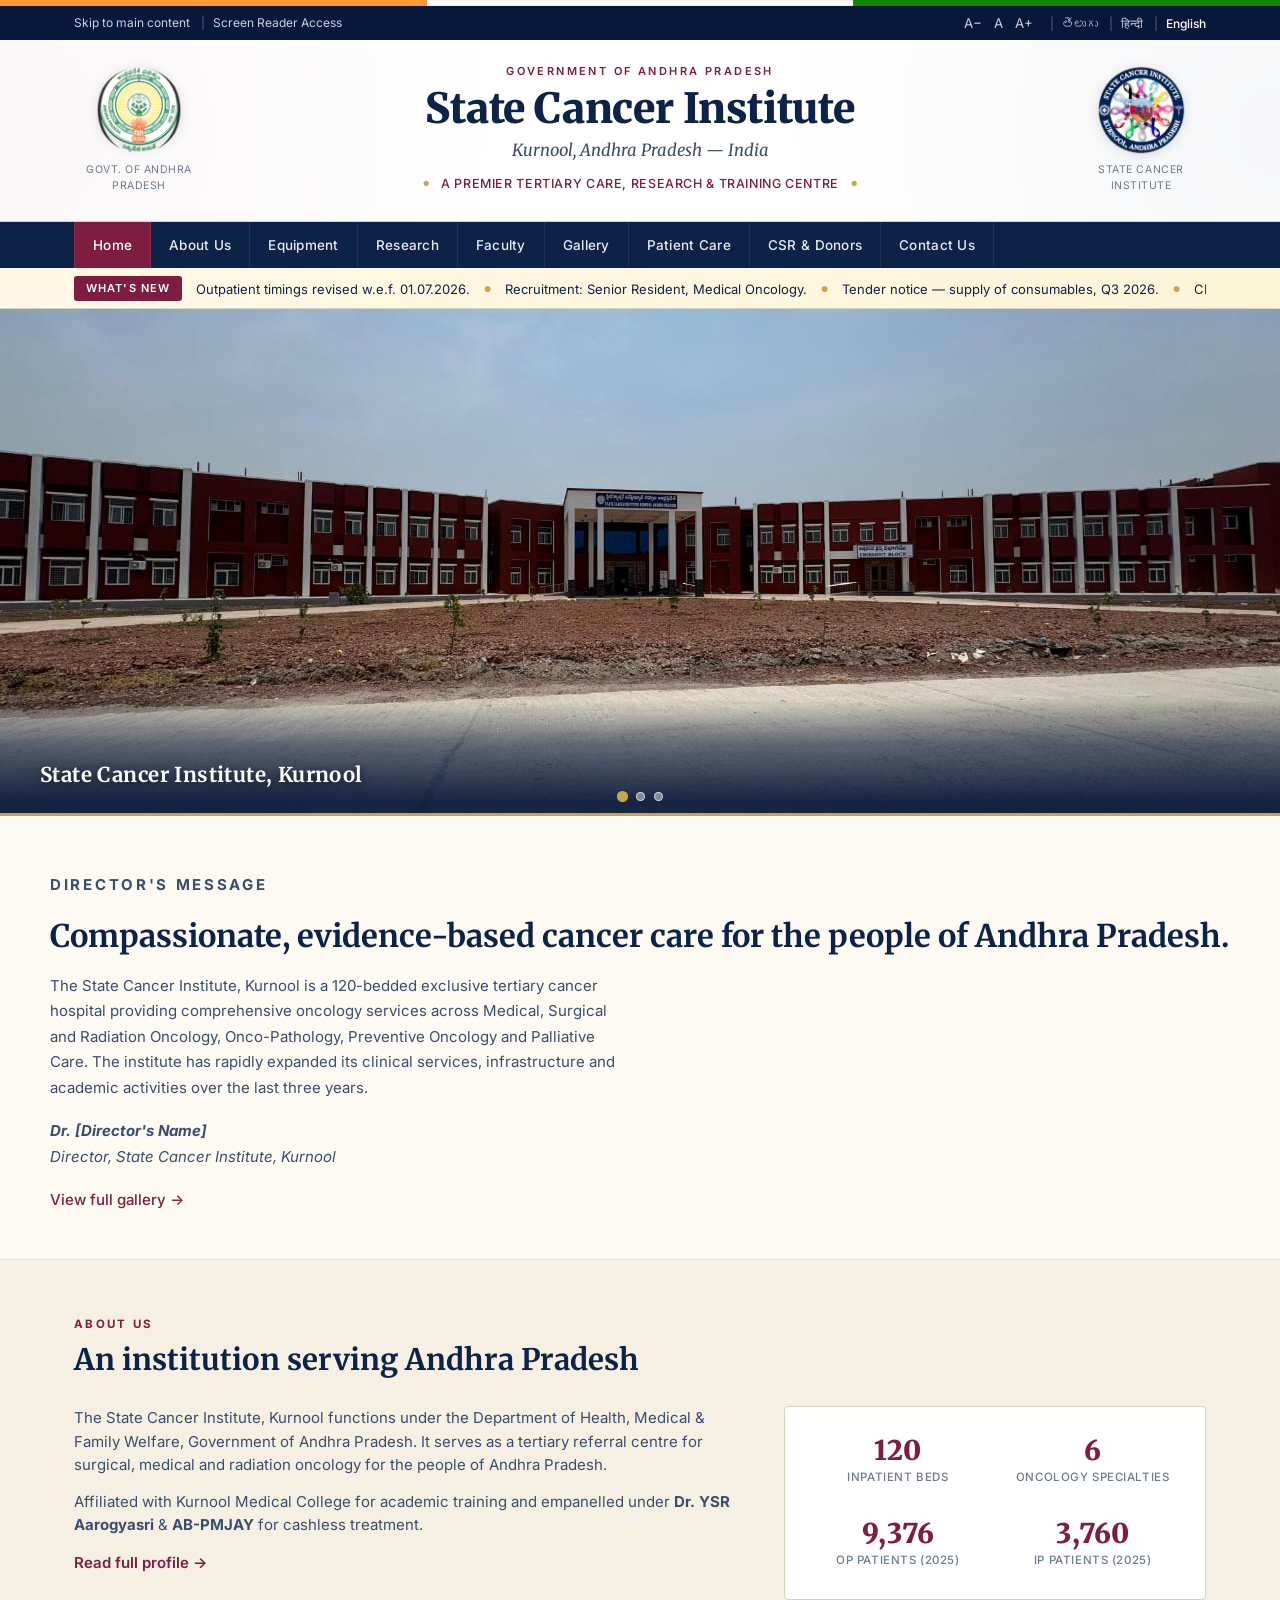
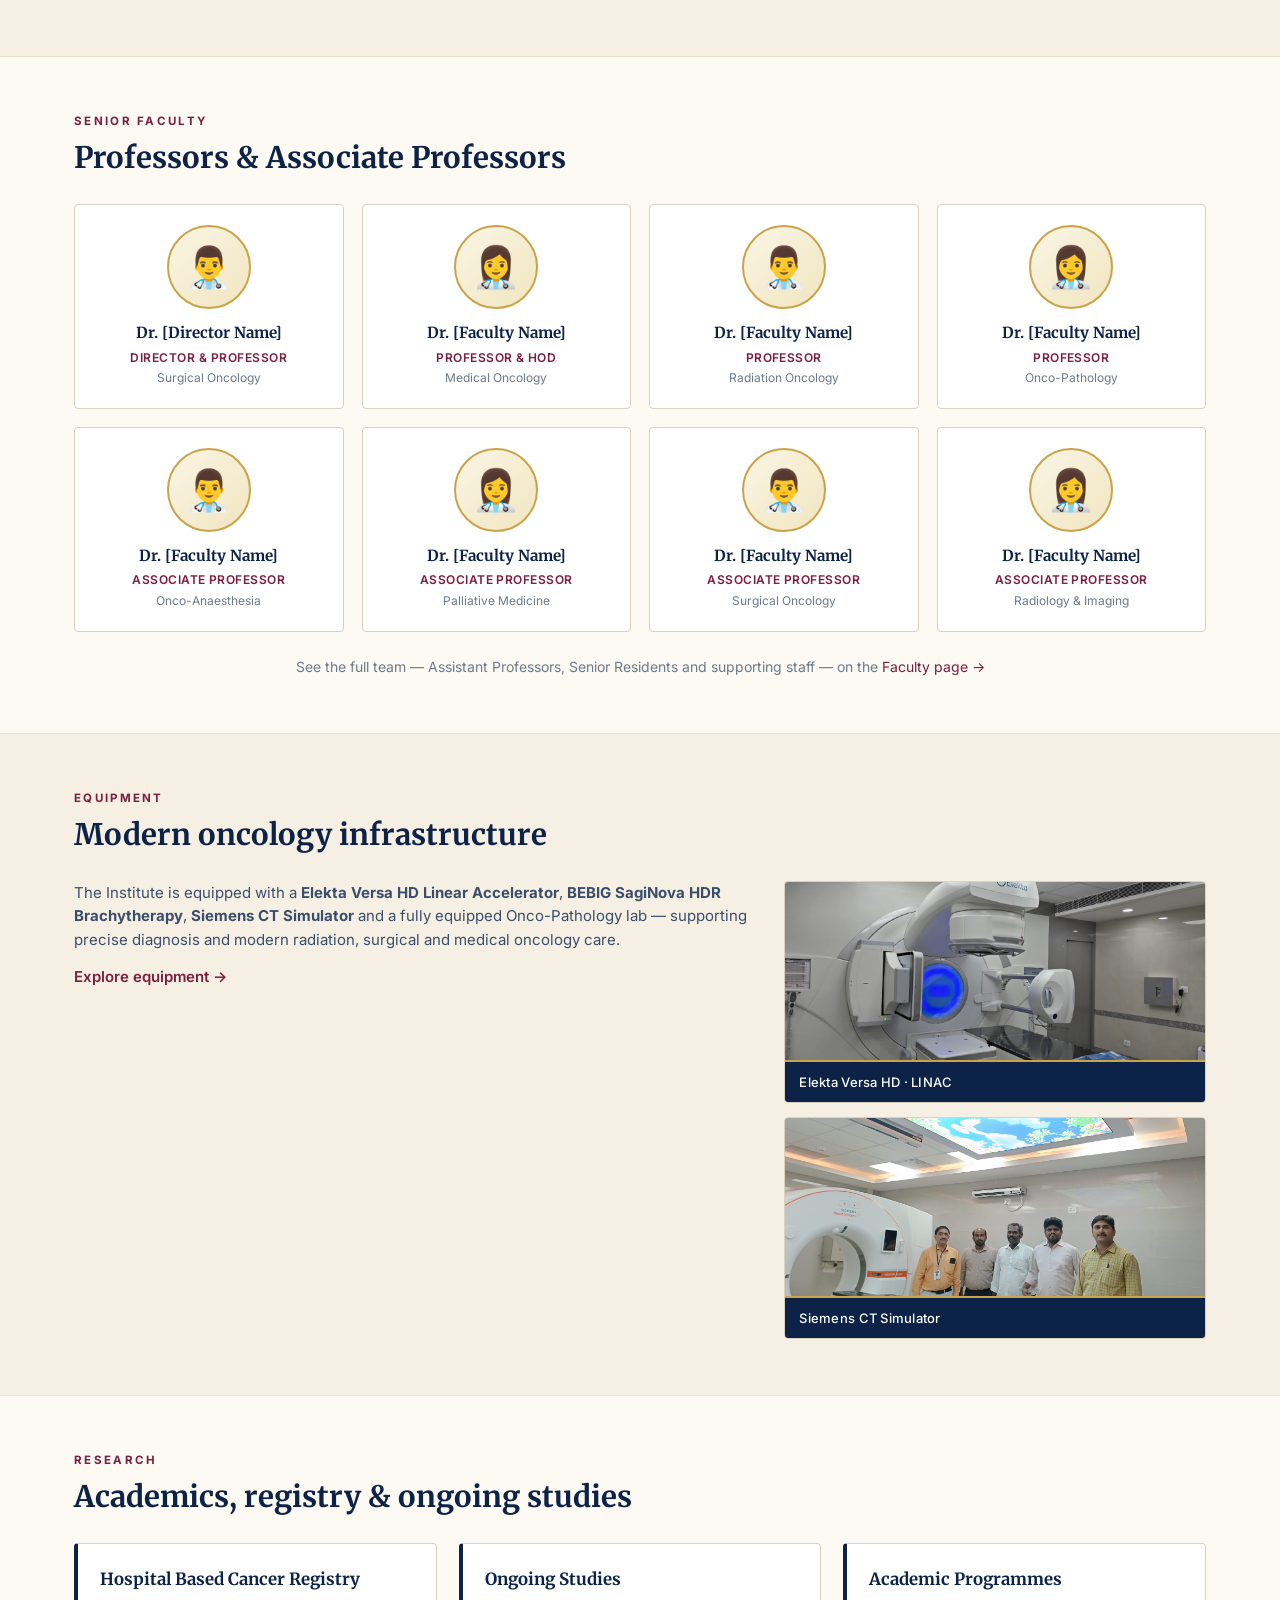
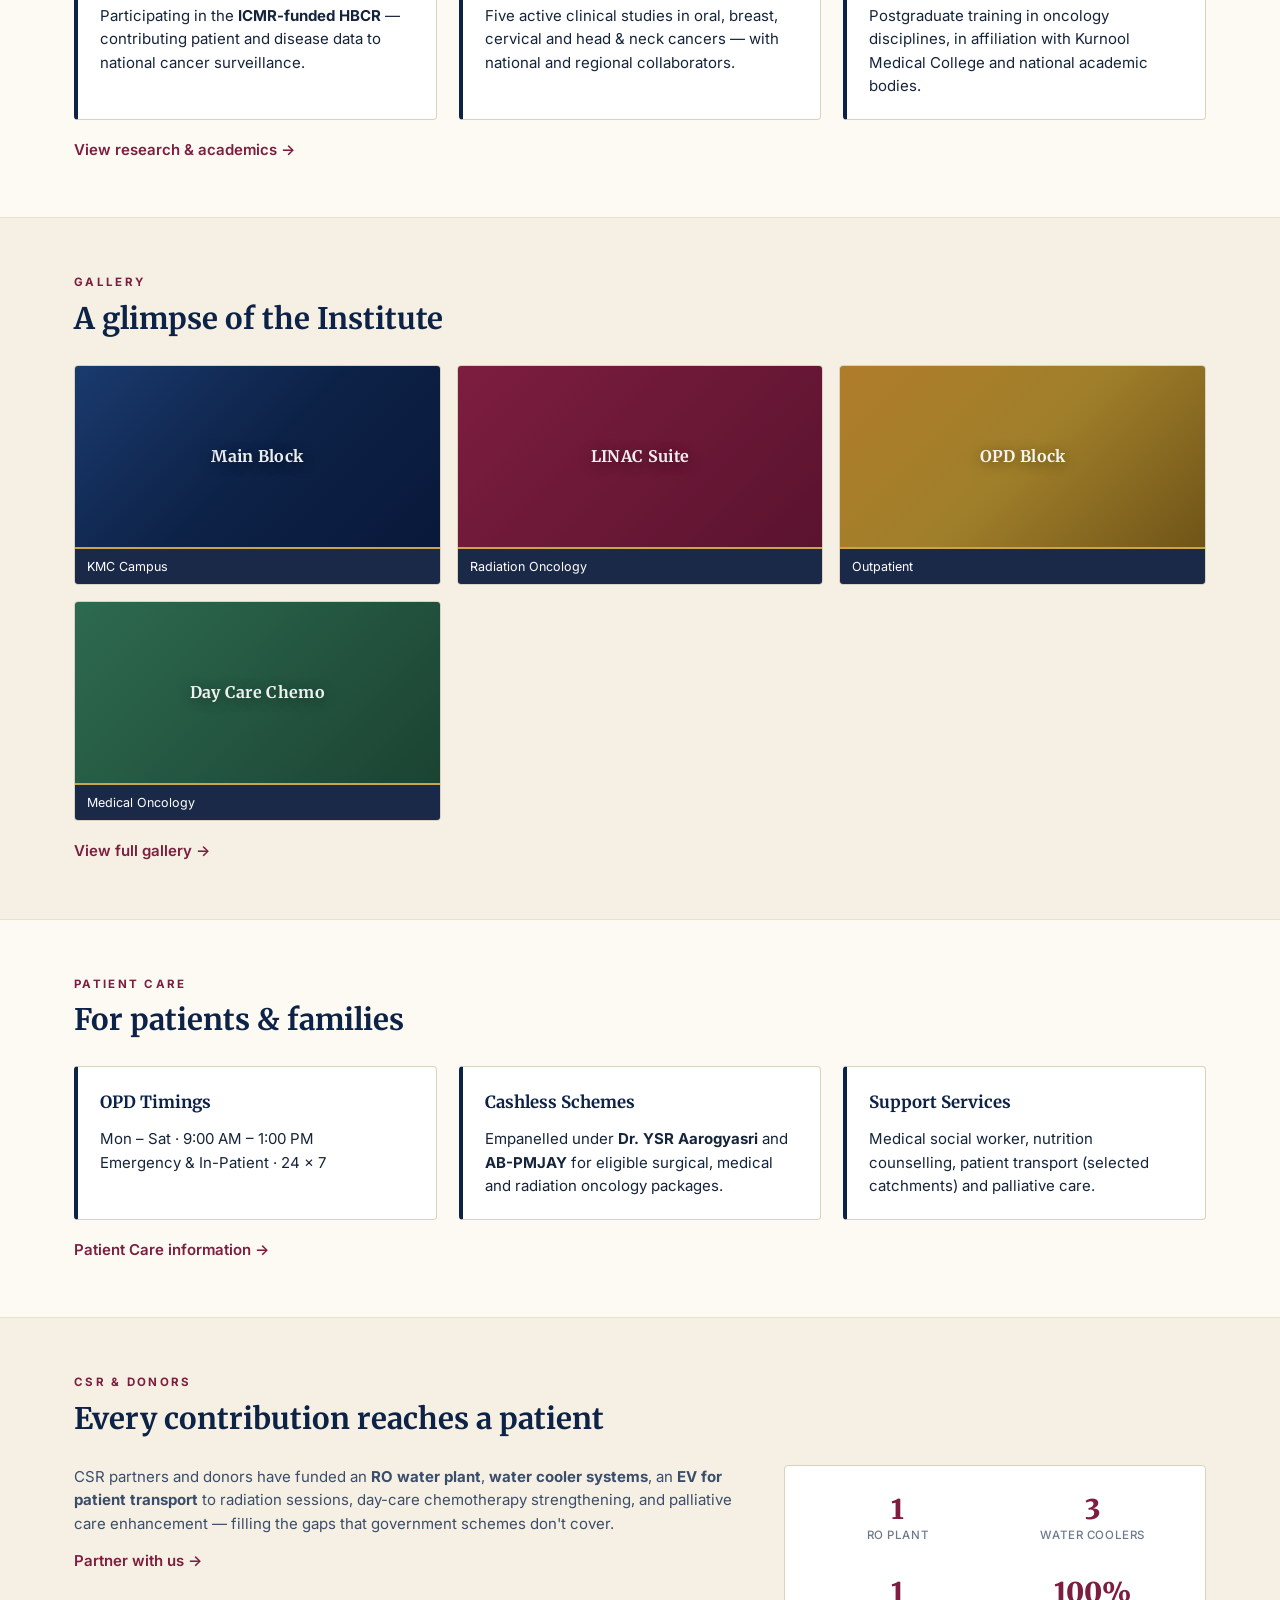
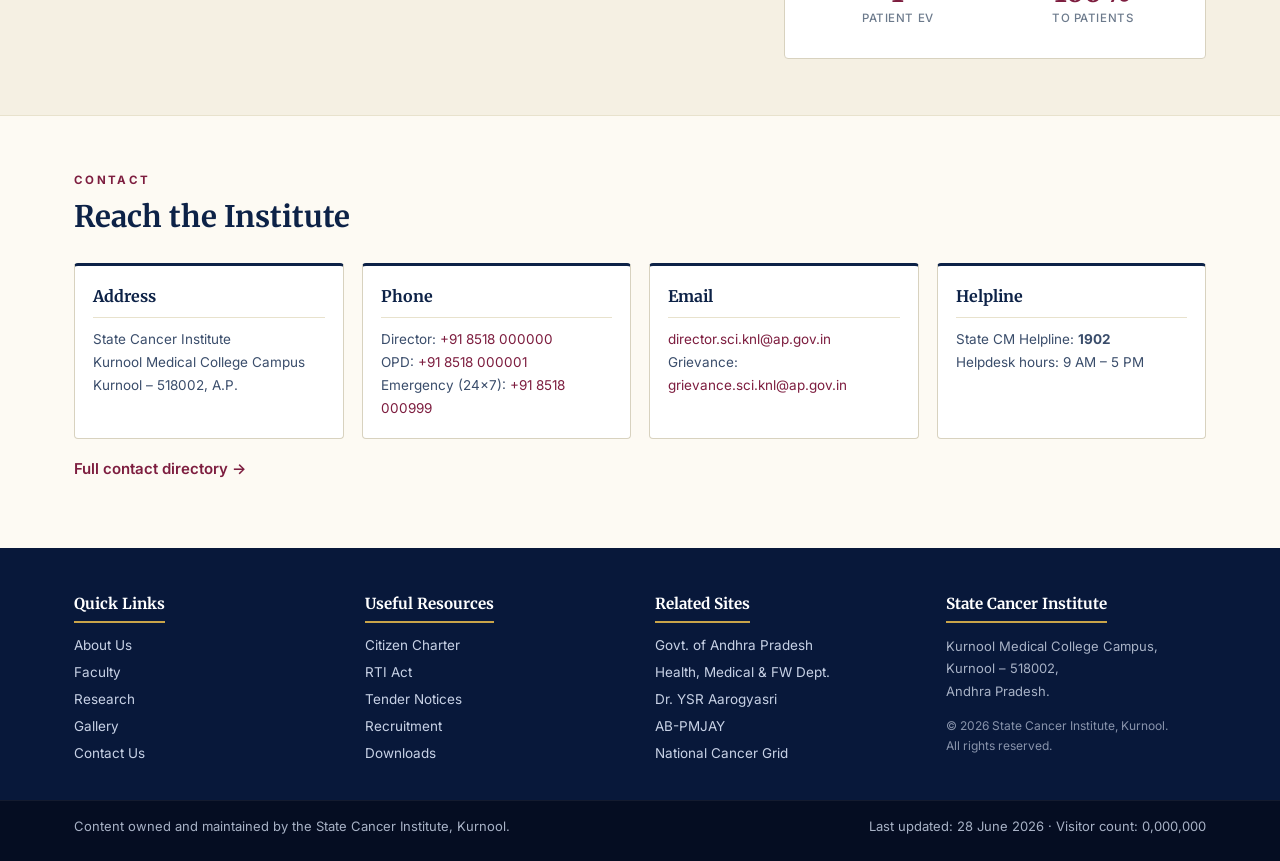
==== index.html @ 89eb3d9a "Initial commit — State Cancer Institute website" ====
﻿<!DOCTYPE html>
<html lang="en">
<head>
  <meta charset="UTF-8" />
  <meta name="viewport" content="width=device-width, initial-scale=1.0" />
  <title>State Cancer Institute, Kurnool — Government of Andhra Pradesh</title>
  <link rel="preconnect" href="https://fonts.googleapis.com">
  <link rel="preconnect" href="https://fonts.gstatic.com" crossorigin>
  <link href="https://fonts.googleapis.com/css2?family=Merriweather:wght@400;700;900&family=Inter:wght@400;500;600;700&display=swap" rel="stylesheet">
  <link rel="stylesheet" href="styles.css" />
</head>
<body>

  <!-- ── SHARED HEADER ──────────────────────────────────────── -->
  <div class="tricolor" aria-hidden="true"><span></span><span></span><span></span></div>

  <div class="utility-bar">
    <div class="container util-inner">
      <div class="util-left">
        <a href="#main">Skip to main content</a>
        <span class="sep">|</span><a href="#">Screen Reader Access</a>
      </div>
      <div class="util-right">
        <button class="text-btn">A−</button><button class="text-btn">A</button><button class="text-btn">A+</button>
        <span class="sep">|</span><a href="#">తెలుగు</a>
        <span class="sep">|</span><a href="#">हिन्दी</a>
        <span class="sep">|</span><a href="#" class="emph">English</a>
      </div>
    </div>
  </div>

  <header class="masthead">
    <div class="container masthead-inner">
      <div class="emblem emblem-left">
        <img class="emblem-img" src="images/ap-emblem.png" alt="Government of Andhra Pradesh" />
        <p class="emblem-caption">Govt. of Andhra Pradesh</p>
      </div>
      <div class="title-block">
        <p class="overline">Government of Andhra Pradesh</p>
        <h1 class="institute-name">State Cancer Institute</h1>
        <p class="locale">Kurnool, Andhra Pradesh — India</p>
        <p class="tagline"><span class="dot">●</span> A premier tertiary care, research &amp; training centre <span class="dot">●</span></p>
      </div>
      <div class="emblem emblem-right">
        <img class="emblem-img" src="images/sci-emblem.png" alt="State Cancer Institute, Kurnool" />
        <p class="emblem-caption">State Cancer Institute</p>
      </div>
    </div>
  </header>

  <nav class="primary-nav" aria-label="Primary">
    <div class="container nav-inner">
      <ul>
        <li><a href="index.html" class="active">Home</a></li>
        <li><a href="about.html">About Us</a></li>
        <li><a href="equipment.html">Equipment</a></li>
        <li><a href="research.html">Research</a></li>
        <li><a href="faculty.html">Faculty</a></li>
        <li><a href="gallery.html">Gallery</a></li>
        <li><a href="patient-care.html">Patient Care</a></li>
        <li><a href="csr.html">CSR &amp; Donors</a></li>
        <li><a href="contact.html">Contact Us</a></li>
      </ul>
    </div>
  </nav>

  <div class="announcement">
    <div class="container ann-inner">
      <span class="ann-pill">What's New</span>
      <div class="marquee"><div class="marquee-inner">
        <a href="#">Outpatient timings revised w.e.f. 01.07.2026.</a><span class="sep-dot">●</span>
        <a href="#">Recruitment: Senior Resident, Medical Oncology.</a><span class="sep-dot">●</span>
        <a href="#">Tender notice — supply of consumables, Q3 2026.</a><span class="sep-dot">●</span>
        <a href="#">CME on Head &amp; Neck Cancers — registrations open.</a>
      </div></div>
    </div>
  </div>

  <main id="main">

    <!-- ── CAROUSEL (full-bleed) ────────────────────────────── -->
    <section class="carousel-wrap" aria-label="Institute gallery">
      <div class="carousel" id="carousel">
        <figure class="cslide">
          <div class="cimg cimg-photo cimg-building"><span>State Cancer Institute</span></div>
          <figcaption>State Cancer Institute, Kurnool</figcaption>
        </figure>
        <figure class="cslide">
          <div class="cimg-split">
            <div style="background-image:url('images/linac-elekta.jpg')" aria-label="Elekta Versa HD Linear Accelerator"></div>
            <div style="background-image:url('images/ct-simulator.jpg')" aria-label="Siemens CT Simulator"></div>
          </div>
          <figcaption>Radiation Oncology · LINAC &amp; CT Simulator</figcaption>
        </figure>
        <figure class="cslide">
          <div class="cimg-split">
            <div style="background-image:url('images/ot-1.jpg')" aria-label="Modular Operation Theatre"></div>
            <div style="background-image:url('images/treatment-planning.jpg')" aria-label="Treatment Planning Room"></div>
          </div>
          <figcaption>Modular OT · Treatment Planning</figcaption>
        </figure>
      </div>
    </section>

    <!-- ── DIRECTOR'S MESSAGE ───────────────────────────────── -->
    <section class="hero container">
      <div class="hero-text">
        <p class="kicker">Director's Message</p>
        <h2>Compassionate, evidence-based cancer care for the people of Andhra Pradesh.</h2>
        <p>
          The State Cancer Institute, Kurnool is a 120-bedded exclusive tertiary cancer
          hospital providing comprehensive oncology services across Medical, Surgical and
          Radiation Oncology, Onco-Pathology, Preventive Oncology and Palliative Care.
          The institute has rapidly expanded its clinical services, infrastructure and
          academic activities over the last three years.
        </p>
        <p class="signoff">
          <b>Dr. [Director's Name]</b><br/>
          Director, State Cancer Institute, Kurnool
        </p>
        <p class="gallery-link" style="text-align: left; margin-top: 12px;">
          <a href="gallery.html">View full gallery →</a>
        </p>
      </div>
    </section>

    <!-- ── ABOUT US (BRIEF) ─────────────────────────────────── -->
    <section class="section section-cream">
      <div class="container">
        <p class="section-eyebrow">About Us</p>
        <h2 class="section-title">An institution serving Andhra Pradesh</h2>
        <div class="about-grid">
          <div class="about-prose">
            <p>
              The State Cancer Institute, Kurnool functions under the Department of Health,
              Medical &amp; Family Welfare, Government of Andhra Pradesh. It serves as a
              tertiary referral centre for surgical, medical and radiation oncology for the
              people of Andhra Pradesh.
            </p>
            <p>
              Affiliated with Kurnool Medical College for academic training and empanelled
              under <b>Dr. YSR Aarogyasri</b> &amp; <b>AB-PMJAY</b> for cashless treatment.
            </p>
            <p><a href="about.html" class="inline-link">Read full profile →</a></p>
          </div>
          <div class="about-stats">
            <div class="stat"><p class="stat-num">120</p><p class="stat-lbl">Inpatient Beds</p></div>
            <div class="stat"><p class="stat-num">6</p><p class="stat-lbl">Oncology Specialties</p></div>
            <div class="stat"><p class="stat-num">9,376</p><p class="stat-lbl">OP Patients (2025)</p></div>
            <div class="stat"><p class="stat-num">3,760</p><p class="stat-lbl">IP Patients (2025)</p></div>
          </div>
        </div>
      </div>
    </section>

    <!-- ── SENIOR FACULTY (BRIEF) ──────────────────────────── -->
    <section class="section">
      <div class="container">
        <p class="section-eyebrow">Senior Faculty</p>
        <h2 class="section-title">Professors &amp; Associate Professors</h2>

        <div class="fac-grid">
          <article class="fac">
            <div class="fac-photo">👨‍⚕️</div>
            <h4>Dr. [Director Name]</h4>
            <p class="role">Director &amp; Professor</p>
            <p class="dept">Surgical Oncology</p>
          </article>
          <article class="fac">
            <div class="fac-photo">👩‍⚕️</div>
            <h4>Dr. [Faculty Name]</h4>
            <p class="role">Professor &amp; HOD</p>
            <p class="dept">Medical Oncology</p>
          </article>
          <article class="fac">
            <div class="fac-photo">👨‍⚕️</div>
            <h4>Dr. [Faculty Name]</h4>
            <p class="role">Professor</p>
            <p class="dept">Radiation Oncology</p>
          </article>
          <article class="fac">
            <div class="fac-photo">👩‍⚕️</div>
            <h4>Dr. [Faculty Name]</h4>
            <p class="role">Professor</p>
            <p class="dept">Onco-Pathology</p>
          </article>
          <article class="fac">
            <div class="fac-photo">👨‍⚕️</div>
            <h4>Dr. [Faculty Name]</h4>
            <p class="role">Associate Professor</p>
            <p class="dept">Onco-Anaesthesia</p>
          </article>
          <article class="fac">
            <div class="fac-photo">👩‍⚕️</div>
            <h4>Dr. [Faculty Name]</h4>
            <p class="role">Associate Professor</p>
            <p class="dept">Palliative Medicine</p>
          </article>
          <article class="fac">
            <div class="fac-photo">👨‍⚕️</div>
            <h4>Dr. [Faculty Name]</h4>
            <p class="role">Associate Professor</p>
            <p class="dept">Surgical Oncology</p>
          </article>
          <article class="fac">
            <div class="fac-photo">👩‍⚕️</div>
            <h4>Dr. [Faculty Name]</h4>
            <p class="role">Associate Professor</p>
            <p class="dept">Radiology &amp; Imaging</p>
          </article>
        </div>

        <p class="faculty-note">
          See the full team — Assistant Professors, Senior Residents and supporting staff — on the
          <a href="faculty.html">Faculty page →</a>
        </p>
      </div>
    </section>

    <!-- ── EQUIPMENT (GLIMPSE) ──────────────────────────────── -->
    <section class="section section-cream">
      <div class="container">
        <p class="section-eyebrow">Equipment</p>
        <h2 class="section-title">Modern oncology infrastructure</h2>
        <div class="about-grid">
          <div class="about-prose">
            <p>
              The Institute is equipped with a <b>Elekta Versa HD Linear Accelerator</b>,
              <b>BEBIG SagiNova HDR Brachytherapy</b>, <b>Siemens CT Simulator</b> and a
              fully equipped Onco-Pathology lab — supporting precise diagnosis and modern
              radiation, surgical and medical oncology care.
            </p>
            <p><a href="equipment.html" class="inline-link">Explore equipment →</a></p>
          </div>
          <div class="eqp-photo-grid">
            <figure class="eqp-photo-tile">
              <div class="eqp-photo-img" style="background-image:url('images/linac-elekta.jpg')"></div>
              <figcaption>Elekta Versa HD · LINAC</figcaption>
            </figure>
            <figure class="eqp-photo-tile">
              <div class="eqp-photo-img" style="background-image:url('images/ct-simulator.jpg')"></div>
              <figcaption>Siemens CT Simulator</figcaption>
            </figure>
          </div>
        </div>
      </div>
    </section>

    <!-- ── RESEARCH (GLIMPSE) ───────────────────────────────── -->
    <section class="section">
      <div class="container">
        <p class="section-eyebrow">Research</p>
        <h2 class="section-title">Academics, registry &amp; ongoing studies</h2>
        <div class="research-grid">
          <div class="research-col">
            <h3>Hospital Based Cancer Registry</h3>
            <p>Participating in the <b>ICMR-funded HBCR</b> — contributing patient and disease data to national cancer surveillance.</p>
          </div>
          <div class="research-col">
            <h3>Ongoing Studies</h3>
            <p>Five active clinical studies in oral, breast, cervical and head &amp; neck cancers — with national and regional collaborators.</p>
          </div>
          <div class="research-col">
            <h3>Academic Programmes</h3>
            <p>Postgraduate training in oncology disciplines, in affiliation with Kurnool Medical College and national academic bodies.</p>
          </div>
        </div>
        <p style="margin-top: 18px;"><a href="research.html" class="inline-link">View research &amp; academics →</a></p>
      </div>
    </section>

    <!-- ── GALLERY (GLIMPSE) ────────────────────────────────── -->
    <section class="section section-cream">
      <div class="container">
        <p class="section-eyebrow">Gallery</p>
        <h2 class="section-title">A glimpse of the Institute</h2>
        <div class="gallery-page-grid">
          <figure class="gp-tile"><div class="cimg cimg-1"><span>Main Block</span></div><figcaption>KMC Campus</figcaption></figure>
          <figure class="gp-tile"><div class="cimg cimg-2"><span>LINAC Suite</span></div><figcaption>Radiation Oncology</figcaption></figure>
          <figure class="gp-tile"><div class="cimg cimg-3"><span>OPD Block</span></div><figcaption>Outpatient</figcaption></figure>
          <figure class="gp-tile"><div class="cimg cimg-4"><span>Day Care Chemo</span></div><figcaption>Medical Oncology</figcaption></figure>
        </div>
        <p style="margin-top: 18px;"><a href="gallery.html" class="inline-link">View full gallery →</a></p>
      </div>
    </section>

    <!-- ── PATIENT CARE (GLIMPSE) ───────────────────────────── -->
    <section class="section">
      <div class="container">
        <p class="section-eyebrow">Patient Care</p>
        <h2 class="section-title">For patients &amp; families</h2>
        <div class="research-grid">
          <div class="research-col">
            <h3>OPD Timings</h3>
            <p>Mon – Sat · 9:00 AM – 1:00 PM<br/>Emergency &amp; In-Patient · 24 × 7</p>
          </div>
          <div class="research-col">
            <h3>Cashless Schemes</h3>
            <p>Empanelled under <b>Dr. YSR Aarogyasri</b> and <b>AB-PMJAY</b> for eligible surgical, medical and radiation oncology packages.</p>
          </div>
          <div class="research-col">
            <h3>Support Services</h3>
            <p>Medical social worker, nutrition counselling, patient transport (selected catchments) and palliative care.</p>
          </div>
        </div>
        <p style="margin-top: 18px;"><a href="patient-care.html" class="inline-link">Patient Care information →</a></p>
      </div>
    </section>

    <!-- ── CSR & DONORS (GLIMPSE) ───────────────────────────── -->
    <section class="section section-cream">
      <div class="container">
        <p class="section-eyebrow">CSR &amp; Donors</p>
        <h2 class="section-title">Every contribution reaches a patient</h2>
        <div class="about-grid">
          <div class="about-prose">
            <p>
              CSR partners and donors have funded an <b>RO water plant</b>, <b>water cooler
              systems</b>, an <b>EV for patient transport</b> to radiation sessions,
              day-care chemotherapy strengthening, and palliative care enhancement —
              filling the gaps that government schemes don't cover.
            </p>
            <p><a href="csr.html" class="inline-link">Partner with us →</a></p>
          </div>
          <div class="about-stats">
            <div class="stat"><p class="stat-num">1</p><p class="stat-lbl">RO Plant</p></div>
            <div class="stat"><p class="stat-num">3</p><p class="stat-lbl">Water Coolers</p></div>
            <div class="stat"><p class="stat-num">1</p><p class="stat-lbl">Patient EV</p></div>
            <div class="stat"><p class="stat-num">100%</p><p class="stat-lbl">To Patients</p></div>
          </div>
        </div>
      </div>
    </section>

    <!-- ── CONTACT (GLIMPSE) ────────────────────────────────── -->
    <section class="section">
      <div class="container">
        <p class="section-eyebrow">Contact</p>
        <h2 class="section-title">Reach the Institute</h2>
        <div class="contact-grid">
          <div class="contact-block">
            <h3>Address</h3>
            <p>State Cancer Institute<br/>Kurnool Medical College Campus<br/>Kurnool – 518002, A.P.</p>
          </div>
          <div class="contact-block">
            <h3>Phone</h3>
            <p>Director: <a href="tel:+918518000000">+91 8518 000000</a><br/>OPD: <a href="tel:+918518000001">+91 8518 000001</a><br/>Emergency (24×7): <a href="tel:+918518000999">+91 8518 000999</a></p>
          </div>
          <div class="contact-block">
            <h3>Email</h3>
            <p><a href="mailto:director.sci.knl@ap.gov.in">director.sci.knl@ap.gov.in</a><br/>Grievance: <a href="mailto:grievance.sci.knl@ap.gov.in">grievance.sci.knl@ap.gov.in</a></p>
          </div>
          <div class="contact-block">
            <h3>Helpline</h3>
            <p>State CM Helpline: <b>1902</b><br/>Helpdesk hours: 9 AM – 5 PM</p>
          </div>
        </div>
        <p style="margin-top: 18px;"><a href="contact.html" class="inline-link">Full contact directory →</a></p>
      </div>
    </section>

  </main>

  <!-- ── SHARED FOOTER ───────────────────────────────────────── -->
  <footer class="site-footer">
    <div class="container footer-grid">
      <div>
        <h4>Quick Links</h4>
        <ul>
          <li><a href="about.html">About Us</a></li>
          <li><a href="faculty.html">Faculty</a></li>
          <li><a href="research.html">Research</a></li>
          <li><a href="gallery.html">Gallery</a></li>
          <li><a href="contact.html">Contact Us</a></li>
        </ul>
      </div>
      <div>
        <h4>Useful Resources</h4>
        <ul>
          <li><a href="#">Citizen Charter</a></li>
          <li><a href="#">RTI Act</a></li>
          <li><a href="#">Tender Notices</a></li>
          <li><a href="#">Recruitment</a></li>
          <li><a href="#">Downloads</a></li>
        </ul>
      </div>
      <div>
        <h4>Related Sites</h4>
        <ul>
          <li><a href="#">Govt. of Andhra Pradesh</a></li>
          <li><a href="#">Health, Medical &amp; FW Dept.</a></li>
          <li><a href="#">Dr. YSR Aarogyasri</a></li>
          <li><a href="#">AB-PMJAY</a></li>
          <li><a href="#">National Cancer Grid</a></li>
        </ul>
      </div>
      <div>
        <h4>State Cancer Institute</h4>
        <p>Kurnool Medical College Campus,<br/>Kurnool – 518002,<br/>Andhra Pradesh.</p>
        <p class="copy">© 2026 State Cancer Institute, Kurnool.<br/>All rights reserved.</p>
      </div>
    </div>
    <div class="footer-bottom">
      <div class="container fb-inner">
        <p>Content owned and maintained by the State Cancer Institute, Kurnool.</p>
        <p>Last updated: 28 June 2026 · Visitor count: 0,000,000</p>
      </div>
    </div>
  </footer>

  <script src="carousel.js"></script>
  <script src="ui.js"></script>
</body>
</html>
---- styles.css ----
/* ───────────── Reset + base ───────────── */
*, *::before, *::after { box-sizing: border-box; margin: 0; padding: 0; }

:root {
  --bg:        #fdfaf3;          /* cream */
  --bg-alt:    #f5f0e3;          /* warmer cream for alt sections */
  --paper:     #ffffff;
  --ink:       #15243a;          /* deep navy */
  --ink-soft:  #3a4d6b;
  --ink-mute:  #6c7a8c;
  --line:      #d8d2bf;          /* warm beige line */
  --line-soft: #e8e2cd;
  --navy:      #0d2247;          /* primary navy */
  --navy-deep: #08183a;
  --maroon:    #7d1d3f;          /* gov accent */
  --maroon-deep: #5a132e;
  --gold:      #c9a449;
  --gold-deep: #a07f2a;
  --saffron:   #FF9933;
  --green:     #138808;
  --max:       1180px;
}

html { scroll-behavior: smooth; }
body {
  background: var(--bg);
  color: var(--ink);
  font-family: 'Inter', -apple-system, BlinkMacSystemFont, 'Segoe UI', Roboto, sans-serif;
  font-size: 15px;
  line-height: 1.55;
  -webkit-font-smoothing: antialiased;
}
a { color: var(--maroon); text-decoration: none; }
a:hover { text-decoration: underline; }
ul { list-style: none; }
img { display: block; max-width: 100%; }
button { font-family: inherit; cursor: pointer; border: none; background: none; color: inherit; }

.container { max-width: var(--max); margin: 0 auto; padding: 0 24px; }

/* ───────────── Tricolor ───────────── */
.tricolor { display: flex; height: 6px; }
.tricolor span { flex: 1; }
.tricolor span:nth-child(1) { background: var(--saffron); }
.tricolor span:nth-child(2) { background: #fff; border-top: 1px solid #eee; border-bottom: 1px solid #eee; }
.tricolor span:nth-child(3) { background: var(--green); }

/* ───────────── Utility bar ───────────── */
.utility-bar {
  background: var(--navy-deep);
  color: #cbd3e3;
  font-size: 12px;
}
.util-inner {
  display: flex;
  justify-content: space-between;
  align-items: center;
  height: 34px;
}
.utility-bar a { color: #cbd3e3; }
.utility-bar a:hover { color: #fff; text-decoration: underline; }
.utility-bar .sep { margin: 0 8px; opacity: 0.4; }
.utility-bar .emph { color: #fff; font-weight: 500; }
.text-btn {
  color: #cbd3e3;
  padding: 2px 6px;
  border-radius: 3px;
}
.text-btn:hover { color: #fff; background: rgba(255,255,255,0.1); }

/* ───────────── Masthead ───────────── */
.masthead {
  background: var(--paper);
  border-bottom: 1px solid var(--line);
  padding: 22px 0 26px;
  position: relative;
}
.masthead::before {
  content: "";
  position: absolute;
  inset: 0;
  background:
    radial-gradient(circle at 0% 50%, rgba(125,29,63,0.04), transparent 40%),
    radial-gradient(circle at 100% 50%, rgba(13,34,71,0.04), transparent 40%);
  pointer-events: none;
}
.masthead-inner {
  display: grid;
  grid-template-columns: 130px 1fr 130px;
  gap: 26px;
  align-items: center;
  position: relative;
}

/* Emblems */
.emblem { text-align: center; }
.emblem-img {
  width: 96px;
  height: 96px;
  object-fit: contain;
  display: block;
  margin: 0 auto;
  filter: drop-shadow(0 2px 6px rgba(0,0,0,0.12));
}
.emblem-caption {
  margin-top: 4px;
  font-size: 10.5px;
  color: var(--ink-mute);
  letter-spacing: 0.05em;
  text-transform: uppercase;
}

/* Title block */
.title-block { text-align: center; }
.overline {
  font-size: 11px;
  font-weight: 600;
  letter-spacing: 0.22em;
  text-transform: uppercase;
  color: var(--maroon);
  margin-bottom: 6px;
}
.institute-name {
  font-family: 'Merriweather', Georgia, serif;
  font-weight: 900;
  font-size: clamp(1.7rem, 3.4vw, 2.6rem);
  color: var(--navy);
  letter-spacing: -0.005em;
  line-height: 1.1;
  margin-bottom: 6px;
}
.locale {
  font-family: 'Merriweather', Georgia, serif;
  font-style: italic;
  font-size: clamp(0.95rem, 1.3vw, 1.05rem);
  color: var(--ink-soft);
  margin-bottom: 10px;
}
.tagline {
  font-size: 12.5px;
  color: var(--maroon);
  font-weight: 500;
  letter-spacing: 0.05em;
  text-transform: uppercase;
}
.tagline .dot { color: var(--gold); margin: 0 8px; font-size: 7px; vertical-align: middle; }

/* ───────────── Primary nav ───────────── */
.primary-nav {
  background: var(--navy);
  box-shadow: 0 2px 0 var(--gold);
}
.nav-inner ul {
  display: flex;
  flex-wrap: wrap;
  gap: 0;
}
.primary-nav a {
  display: block;
  padding: 13px 18px;
  color: #e6ecf5;
  font-size: 13.5px;
  font-weight: 500;
  letter-spacing: 0.02em;
  border-right: 1px solid rgba(255,255,255,0.08);
  text-decoration: none;
  transition: background 0.15s, color 0.15s;
}
.primary-nav a:hover { background: var(--navy-deep); color: #fff; }
.primary-nav a.active { background: var(--maroon); color: #fff; }
.primary-nav li:first-child a { border-left: 1px solid rgba(255,255,255,0.08); }

/* ───────────── Announcement marquee ───────────── */
.announcement {
  background: linear-gradient(to right, #fff8e7, #fdf5d8);
  border-bottom: 1px solid var(--line);
}
.ann-inner {
  display: flex;
  align-items: center;
  gap: 14px;
  height: 40px;
  overflow: hidden;
}
.ann-pill {
  background: var(--maroon);
  color: #fff;
  font-size: 11px;
  letter-spacing: 0.1em;
  text-transform: uppercase;
  padding: 4px 12px;
  border-radius: 3px;
  flex-shrink: 0;
  font-weight: 600;
}
.marquee {
  overflow: hidden;
  flex: 1;
  position: relative;
}
.marquee-inner {
  display: inline-flex;
  align-items: center;
  gap: 14px;
  white-space: nowrap;
  animation: scrollLeft 38s linear infinite;
}
.marquee a { color: var(--navy); font-size: 13px; }
.marquee a:hover { color: var(--maroon); }
.sep-dot { color: var(--gold); font-size: 8px; }

@keyframes scrollLeft {
  from { transform: translateX(0); }
  to   { transform: translateX(-50%); }
}

/* ───────────── Carousel (full-bleed) ───────────── */
.carousel-wrap {
  position: relative;
  background: var(--navy-deep);
  border-bottom: 3px solid var(--gold);
  padding: 0;
  width: 100%;
}
.carousel {
  position: relative;
  width: 100%;
  height: clamp(360px, 56vh, 560px);
  overflow: hidden;
  background: var(--paper);
}
.cslide {
  position: absolute;
  inset: 0;
  opacity: 0;
  transition: opacity 0.8s ease;
  display: flex;
  flex-direction: column;
}
.cslide.active { opacity: 1; z-index: 1; }
.cimg {
  flex: 1;
  display: grid;
  place-items: center;
  color: rgba(255,255,255,0.92);
  font-family: 'Merriweather', Georgia, serif;
  font-weight: 700;
  font-size: clamp(1.1rem, 2vw, 1.6rem);
  letter-spacing: 0.02em;
  text-shadow: 0 2px 14px rgba(0,0,0,0.45);
  text-align: center;
  padding: 24px;
}
.cimg-1 { background: linear-gradient(135deg, #1a3a6e 0%, #0d2247 50%, #08183a 100%); }
.cimg-2 { background: linear-gradient(135deg, #7d1d3f 0%, #5a132e 100%); }
.cimg-3 { background: linear-gradient(135deg, #b07c2a 0%, #a07f2a 50%, #6f5418 100%); }
.cimg-4 { background: linear-gradient(135deg, #2d6a4f 0%, #1b4332 100%); }
.cimg-5 { background: linear-gradient(135deg, #4a4e69 0%, #22223b 100%); }

.cimg-photo {
  background-size: cover;
  background-position: center;
  background-repeat: no-repeat;
}
.cimg-photo > span { display: none; }

/* Split slide: two photos side by side */
.cimg-split {
  flex: 1;
  display: flex;
  gap: 4px;
  background: var(--navy-deep);
}
.cimg-split > div {
  flex: 1;
  background-size: cover;
  background-position: center;
  background-repeat: no-repeat;
}

.cslide-video {
  display: block;
  flex: 1;
  position: relative;
  text-decoration: none;
}
.cslide-video .cimg {
  height: 100%;
  background-size: contain;
  background-color: #0d2247;
}
.cslide-video .cslide-play {
  position: absolute;
  top: 50%; left: 50%;
  transform: translate(-50%, -50%);
  width: 88px; height: 88px;
  background: rgba(125, 29, 63, 0.92);
  border: 4px solid #fff;
  border-radius: 50%;
  color: #fff;
  font-size: 34px;
  display: grid;
  place-items: center;
  padding-left: 8px;
  box-shadow: 0 6px 30px rgba(0,0,0,0.5);
  transition: transform 0.25s;
  z-index: 2;
}
.cslide-video:hover .cslide-play { transform: translate(-50%, -50%) scale(1.08); }

.video-embed-fill {
  flex: 1;
  position: relative;
  background: #000;
}
.video-embed-fill iframe {
  position: absolute;
  inset: 0;
  width: 100%;
  height: 100%;
  border: 0;
}
.cimg-linac        { background-image: url('images/linac-elekta.jpg'); }
.cimg-ct           { background-image: url('images/ct-simulator.jpg'); }
.cimg-ot-1         { background-image: url('images/ot-1.jpg'); }
.cimg-ot-2         { background-image: url('images/ot-2.jpg'); }
.cimg-ot-3         { background-image: url('images/ot-3.jpg'); }
.cimg-ot-4         { background-image: url('images/ot-4.jpg'); }
.cimg-building     { background-image: url('images/building-full.jpg'); }
.cimg-building-close { background-image: url('images/building-close.jpg'); }
.cimg-planning     { background-image: url('images/treatment-planning.jpg'); }
.cslide figcaption {
  position: absolute;
  left: 0; right: 0; bottom: 0;
  background: linear-gradient(to top, rgba(8,24,58,0.92) 10%, rgba(8,24,58,0.55) 60%, transparent 100%);
  color: #fff;
  padding: 60px 40px 22px;
  font-family: 'Merriweather', Georgia, serif;
  font-size: clamp(1rem, 1.6vw, 1.35rem);
  font-weight: 700;
  letter-spacing: 0.02em;
  border-top: none;
  text-shadow: 0 2px 10px rgba(0,0,0,0.6);
  pointer-events: none;
}


.carousel-dots {
  display: flex;
  justify-content: center;
  gap: 9px;
  position: absolute;
  bottom: 12px;
  left: 0; right: 0;
  z-index: 2;
}
.carousel-dots span {
  width: 9px; height: 9px;
  border-radius: 50%;
  background: rgba(255,255,255,0.45);
  cursor: pointer;
  transition: background 0.2s, transform 0.2s;
  border: 1px solid rgba(255,255,255,0.7);
}
.carousel-dots span.active { background: var(--gold); transform: scale(1.25); border-color: var(--gold); }

.gallery-link {
  text-align: right;
  margin-top: 12px;
  font-size: 13.5px;
}
.gallery-link a { color: var(--maroon); font-weight: 500; }

/* ───────────── Misc helpers ───────────── */
.signoff {
  margin-top: 16px;
  font-style: italic;
  color: var(--ink-soft);
  font-size: 14px;
}
.inline-link {
  color: var(--maroon);
  font-weight: 600;
}
.inline-link:hover { text-decoration: underline; }

/* ───────────── Page hero (for sub-pages) ───────────── */
.page-hero {
  background: linear-gradient(180deg, var(--bg-alt) 0%, var(--bg) 100%);
  border-bottom: 1px solid var(--line-soft);
  padding: 36px 0 28px;
}
.page-hero h1 {
  font-family: 'Merriweather', Georgia, serif;
  color: var(--navy);
  font-size: clamp(1.6rem, 3vw, 2.2rem);
  font-weight: 800;
  margin-bottom: 6px;
}
.page-hero p {
  color: var(--ink-soft);
  font-size: 14.5px;
  max-width: 720px;
}
.breadcrumb {
  font-size: 12px;
  color: var(--ink-mute);
  margin-bottom: 14px;
}
.breadcrumb a { color: var(--ink-mute); }
.breadcrumb a:hover { color: var(--maroon); }

/* ───────────── Faculty bio (for faculty.html) ───────────── */
.fac-bio-grid {
  display: grid;
  grid-template-columns: repeat(2, 1fr);
  gap: 18px;
}
.fac-bio {
  background: var(--paper);
  border: 1px solid var(--line);
  border-radius: 4px;
  padding: 22px;
  display: grid;
  grid-template-columns: 100px 1fr;
  gap: 18px;
  align-items: start;
  border-left: 4px solid var(--maroon);
}
.fac-bio .fac-photo { width: 100px; height: 100px; margin: 0; font-size: 50px; }
.fac-bio .fac-photo.fac-photo-img {
  background-size: cover;
  background-position: center 15%;
  font-size: 0;
}
.fac-bio-body h4 {
  font-family: 'Merriweather', Georgia, serif;
  color: var(--navy);
  font-size: 1.05rem;
  font-weight: 700;
  margin-bottom: 4px;
}
.fac-bio-body .role {
  font-size: 12px;
  color: var(--maroon);
  font-weight: 600;
  letter-spacing: 0.04em;
  text-transform: uppercase;
  margin-bottom: 2px;
}
.fac-bio-body .dept {
  font-size: 12.5px;
  color: var(--ink-mute);
  margin-bottom: 8px;
}
.fac-bio-body .bio {
  font-size: 13.5px;
  color: var(--ink-soft);
  line-height: 1.6;
}

.fac-group { margin-bottom: 36px; }
.fac-group h3 {
  font-family: 'Merriweather', Georgia, serif;
  color: var(--navy);
  font-size: 1.05rem;
  font-weight: 700;
  margin-bottom: 14px;
  padding-bottom: 8px;
  border-bottom: 2px solid var(--gold);
  display: inline-block;
}

/* ───────────── Gallery page grid ───────────── */
.gallery-page-grid {
  display: grid;
  grid-template-columns: repeat(3, 1fr);
  gap: 16px;
}
.gp-tile {
  position: relative;
  border: 1px solid var(--line);
  border-radius: 4px;
  overflow: hidden;
  height: 220px;
  display: flex;
  flex-direction: column;
}
.gp-tile .cimg { font-size: 1rem; padding: 16px; }
.gp-tile figcaption {
  background: rgba(8,24,58,0.92);
  color: #fff;
  font-size: 12.5px;
  padding: 8px 12px;
  border-top: 2px solid var(--gold);
}

/* ───────────── Sections ───────────── */
.section { padding: 56px 0; }
.section-cream { background: var(--bg-alt); border-top: 1px solid var(--line-soft); border-bottom: 1px solid var(--line-soft); }
.section-eyebrow {
  font-size: 11.5px;
  font-weight: 700;
  letter-spacing: 0.2em;
  text-transform: uppercase;
  color: var(--maroon);
  margin-bottom: 8px;
}
.section-title {
  font-family: 'Merriweather', Georgia, serif;
  font-weight: 700;
  font-size: clamp(1.4rem, 2.4vw, 1.85rem);
  color: var(--navy);
  margin-bottom: 28px;
  line-height: 1.25;
  max-width: 780px;
}

/* ───────────── Hero ───────────── */
.hero { padding: 56px 0 28px; }
.hero-grid {
  display: grid;
  grid-template-columns: minmax(0, 1.4fr) minmax(0, 1fr);
  gap: 44px;
}
.kicker {
  font-size: 11.5px;
  font-weight: 700;
  letter-spacing: 0.18em;
  text-transform: uppercase;
  color: var(--maroon);
  margin-bottom: 10px;
}
.hero-text h2 {
  font-family: 'Merriweather', Georgia, serif;
  font-weight: 700;
  font-size: clamp(1.4rem, 2.5vw, 1.95rem);
  color: var(--navy);
  line-height: 1.3;
  margin-bottom: 16px;
}
.hero-text p {
  color: var(--ink-soft);
  font-size: 15px;
  line-height: 1.7;
  margin-bottom: 18px;
  max-width: 580px;
}
.btn-primary {
  display: inline-block;
  background: var(--maroon);
  color: #fff;
  padding: 10px 22px;
  font-size: 13.5px;
  font-weight: 500;
  border-radius: 3px;
  transition: background 0.15s;
}
.btn-primary:hover { background: var(--maroon-deep); text-decoration: none; color: #fff; }

.quick-cards {
  display: grid;
  grid-template-columns: 1fr 1fr;
  gap: 12px;
}
.qc {
  background: var(--paper);
  border: 1px solid var(--line);
  border-radius: 4px;
  padding: 14px;
  display: flex;
  gap: 12px;
  align-items: flex-start;
  color: var(--ink);
  transition: border-color 0.15s, box-shadow 0.15s, transform 0.15s;
}
.qc:hover {
  border-color: var(--maroon);
  box-shadow: 0 4px 14px rgba(125,29,63,0.08);
  transform: translateY(-1px);
  text-decoration: none;
}
.qc-icon { font-size: 22px; line-height: 1; }
.qc-title { font-weight: 600; font-size: 13.5px; color: var(--navy); margin-bottom: 2px; }
.qc-sub   { font-size: 12px; color: var(--ink-mute); }

/* ───────────── About ───────────── */
.about-grid {
  display: grid;
  grid-template-columns: minmax(0, 1.6fr) minmax(0, 1fr);
  gap: 36px;
  align-items: start;
}
.about-prose p { margin-bottom: 14px; color: var(--ink-soft); }
.bullets { list-style: none; }
.bullets li {
  position: relative;
  padding-left: 22px;
  margin-bottom: 8px;
  color: var(--ink-soft);
  font-size: 14.5px;
}
.bullets li::before {
  content: "▸";
  position: absolute;
  left: 0;
  color: var(--maroon);
  font-weight: 700;
}

.about-stats {
  background: var(--paper);
  border: 1px solid var(--line);
  border-radius: 4px;
  padding: 22px;
  display: grid;
  grid-template-columns: 1fr 1fr;
  gap: 18px 14px;
}
.stat { text-align: center; padding: 8px 6px; border-radius: 4px; }
.stat-num {
  font-family: 'Merriweather', Georgia, serif;
  font-weight: 900;
  font-size: 1.7rem;
  color: var(--maroon);
  line-height: 1;
  margin-bottom: 4px;
}
.stat-lbl {
  font-size: 11.5px;
  letter-spacing: 0.05em;
  text-transform: uppercase;
  color: var(--ink-mute);
  font-weight: 500;
}

/* ───────────── Equipment ───────────── */
.eqp-grid {
  display: grid;
  grid-template-columns: repeat(3, 1fr);
  gap: 18px;
}
.eqp {
  background: var(--paper);
  border: 1px solid var(--line);
  border-top: 3px solid var(--maroon);
  border-radius: 0 0 4px 4px;
  padding: 22px;
  transition: box-shadow 0.15s;
}
.eqp:hover { box-shadow: 0 6px 20px rgba(13,34,71,0.07); }
.eqp-img {
  font-size: 32px;
  margin-bottom: 10px;
}
.eqp-photo {
  height: 160px;
  margin: -22px -22px 14px -22px;
  background-size: cover;
  background-position: center;
  background-repeat: no-repeat;
  border-bottom: 2px solid var(--maroon);
}
.eqp-photo-grid {
  display: grid;
  grid-template-columns: 1fr;
  gap: 14px;
}
.eqp-photo-tile {
  background: var(--paper);
  border: 1px solid var(--line);
  border-radius: 4px;
  overflow: hidden;
}
.eqp-photo-tile .eqp-photo-img {
  height: 180px;
  background-size: cover;
  background-position: center;
  background-repeat: no-repeat;
  border-bottom: 2px solid var(--gold);
}
.eqp-photo-tile figcaption {
  background: var(--navy);
  color: #fff;
  font-size: 13px;
  font-weight: 500;
  padding: 10px 14px;
  letter-spacing: 0.02em;
}

/* Video link on equipment card */
.eqp-video {
  position: relative;
  display: block;
  margin: -22px -22px 14px -22px;
  text-decoration: none;
}
.eqp-video .eqp-photo {
  margin: 0;
  transition: opacity 0.2s;
}
.eqp-video:hover .eqp-photo { opacity: 0.85; }
.eqp-video .play-overlay {
  position: absolute;
  top: 50%; left: 50%;
  transform: translate(-50%, -50%);
  width: 56px; height: 56px;
  background: rgba(125, 29, 63, 0.92);
  border: 3px solid #fff;
  border-radius: 50%;
  color: #fff;
  font-size: 22px;
  display: grid;
  place-items: center;
  padding-left: 4px;
  box-shadow: 0 4px 20px rgba(0,0,0,0.35);
  transition: transform 0.2s;
}
.eqp-video:hover .play-overlay { transform: translate(-50%, -50%) scale(1.08); }

/* Video tour grid on gallery */
.video-tour-grid {
  display: grid;
  grid-template-columns: repeat(auto-fit, minmax(320px, 1fr));
  gap: 22px;
  margin-top: 8px;
}
.video-tour-tile {
  background: #000;
  border: 1px solid var(--line);
  border-radius: 4px;
  overflow: hidden;
}
.video-tour-tile .video-embed {
  position: relative;
  padding-top: 56.25%;
  background: #000;
}
.video-tour-tile .video-embed iframe {
  position: absolute;
  top: 0; left: 0;
  width: 100%; height: 100%;
  border: 0;
}
.video-tour-tile figcaption {
  background: var(--navy);
  color: #fff;
  padding: 10px 14px;
  font-size: 13px;
  font-weight: 500;
  border-top: 2px solid var(--gold);
}
.eqp h3 {
  font-family: 'Merriweather', Georgia, serif;
  color: var(--navy);
  font-size: 1.05rem;
  font-weight: 700;
  margin-bottom: 12px;
  padding-bottom: 10px;
  border-bottom: 1px solid var(--line-soft);
}
.eqp ul li {
  position: relative;
  padding-left: 18px;
  font-size: 13.5px;
  margin-bottom: 6px;
  color: var(--ink-soft);
}
.eqp ul li::before {
  content: "■";
  position: absolute;
  left: 0;
  color: var(--gold-deep);
  font-size: 8px;
  top: 6px;
}

/* ───────────── Research ───────────── */
.research-grid {
  display: grid;
  grid-template-columns: repeat(3, 1fr);
  gap: 22px;
}
.research-col {
  background: var(--paper);
  border: 1px solid var(--line);
  border-radius: 4px;
  padding: 22px;
  border-left: 4px solid var(--navy);
}
.research-col h3 {
  font-family: 'Merriweather', Georgia, serif;
  color: var(--navy);
  font-size: 1.05rem;
  font-weight: 700;
  margin-bottom: 12px;
}

/* ───────────── Faculty ───────────── */
.fac-grid {
  display: grid;
  grid-template-columns: repeat(4, 1fr);
  gap: 18px;
}
.fac {
  background: var(--paper);
  border: 1px solid var(--line);
  border-radius: 4px;
  padding: 20px 16px;
  text-align: center;
  transition: box-shadow 0.15s, transform 0.15s;
}
.fac:hover { box-shadow: 0 6px 18px rgba(13,34,71,0.08); transform: translateY(-2px); }
.fac-photo {
  font-size: 40px;
  width: 84px;
  height: 84px;
  margin: 0 auto 12px;
  background: linear-gradient(135deg, #faf5e5 0%, #f1e6c0 100%);
  border: 2px solid var(--gold);
  border-radius: 50%;
  display: grid;
  place-items: center;
}
.fac h4 {
  font-family: 'Merriweather', Georgia, serif;
  color: var(--navy);
  font-size: 0.95rem;
  font-weight: 700;
  margin-bottom: 4px;
}
.fac .role {
  font-size: 12px;
  color: var(--maroon);
  font-weight: 600;
  letter-spacing: 0.04em;
  text-transform: uppercase;
  margin-bottom: 2px;
}
.fac .dept { font-size: 12px; color: var(--ink-mute); }

.faculty-note {
  margin-top: 24px;
  text-align: center;
  font-size: 14px;
  color: var(--ink-mute);
}

/* ───────────── Contact ───────────── */
.contact-grid {
  display: grid;
  grid-template-columns: repeat(4, 1fr);
  gap: 18px;
}
.contact-block {
  background: var(--paper);
  border: 1px solid var(--line);
  border-radius: 4px;
  padding: 18px;
  border-top: 3px solid var(--navy);
}
.contact-block h3 {
  font-family: 'Merriweather', Georgia, serif;
  color: var(--navy);
  font-size: 1rem;
  font-weight: 700;
  margin-bottom: 10px;
  padding-bottom: 8px;
  border-bottom: 1px solid var(--line-soft);
}
.contact-block p {
  font-size: 13.5px;
  color: var(--ink-soft);
  line-height: 1.7;
}

.map-placeholder {
  margin-top: 26px;
  height: 220px;
  background:
    repeating-linear-gradient(45deg, #efe7d0, #efe7d0 14px, #e6dcc0 14px, #e6dcc0 28px);
  border: 1px solid var(--line);
  border-radius: 4px;
  display: grid;
  place-items: center;
  color: var(--ink-soft);
  font-size: 14px;
  font-weight: 500;
}

/* ───────────── Footer ───────────── */
.site-footer {
  background: var(--navy-deep);
  color: #c8d2e6;
  margin-top: 12px;
}
.footer-grid {
  display: grid;
  grid-template-columns: repeat(4, 1fr);
  gap: 30px;
  padding: 44px 24px 30px;
}
.site-footer h4 {
  font-family: 'Merriweather', Georgia, serif;
  color: #fff;
  font-size: 0.95rem;
  font-weight: 700;
  margin-bottom: 12px;
  border-bottom: 2px solid var(--gold);
  padding-bottom: 6px;
  display: inline-block;
}
.site-footer ul li {
  margin-bottom: 6px;
  font-size: 13.5px;
}
.site-footer a { color: #c8d2e6; }
.site-footer a:hover { color: var(--gold); text-decoration: underline; }
.site-footer p { font-size: 13px; color: #a8b2c6; line-height: 1.7; margin-bottom: 10px; }
.site-footer .copy { font-size: 12px; color: #8893ab; margin-top: 14px; }

.footer-bottom {
  background: #050d22;
  padding: 14px 0;
  border-top: 1px solid rgba(255,255,255,0.06);
}
.fb-inner {
  display: flex;
  justify-content: space-between;
  font-size: 12px;
  color: #8893ab;
  flex-wrap: wrap;
  gap: 6px;
}

/* ───────────── Responsive ───────────── */
@media (max-width: 980px) {
  .masthead-inner { grid-template-columns: 90px 1fr 90px; gap: 16px; }
  .emblem-circle { width: 80px; height: 80px; font-size: 9.5px; }
  .hero-grid { grid-template-columns: 1fr; gap: 32px; }
  .about-grid { grid-template-columns: 1fr; gap: 24px; }
  .eqp-grid { grid-template-columns: 1fr 1fr; }
  .research-grid { grid-template-columns: 1fr; gap: 14px; }
  .fac-grid { grid-template-columns: 1fr 1fr; }
  .contact-grid { grid-template-columns: 1fr 1fr; }
  .footer-grid { grid-template-columns: 1fr 1fr; }
  .primary-nav a { padding: 11px 12px; font-size: 12.5px; }
}

@media (max-width: 560px) {
  .masthead-inner { grid-template-columns: 1fr; text-align: center; }
  .emblem { display: inline-block; }
  .masthead .emblem-left, .masthead .emblem-right {
    display: inline-block;
    margin: 0 14px;
  }
  .util-inner { flex-direction: column; height: auto; padding: 6px 0; gap: 4px; font-size: 11.5px; }
  .eqp-grid, .fac-grid, .contact-grid, .footer-grid { grid-template-columns: 1fr; }
  .quick-cards { grid-template-columns: 1fr; }
  .about-stats { grid-template-columns: 1fr 1fr; }
}
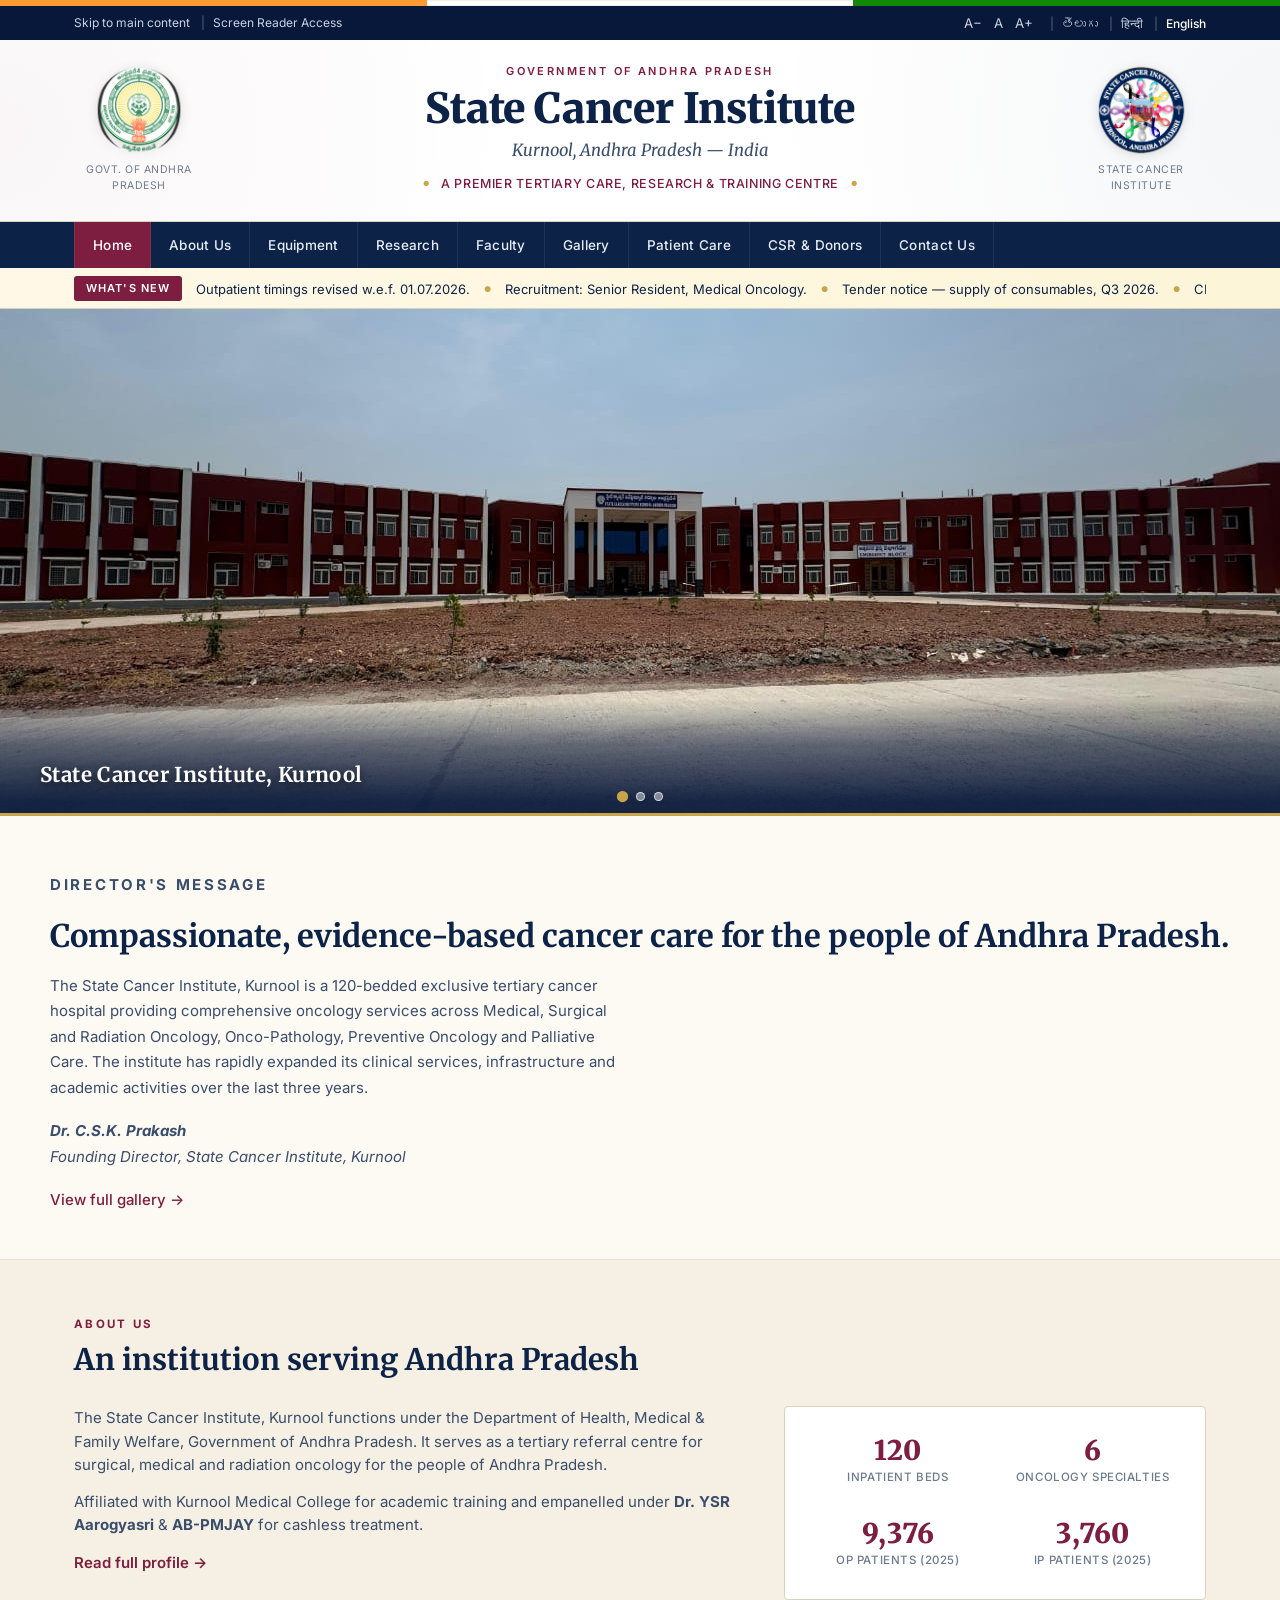
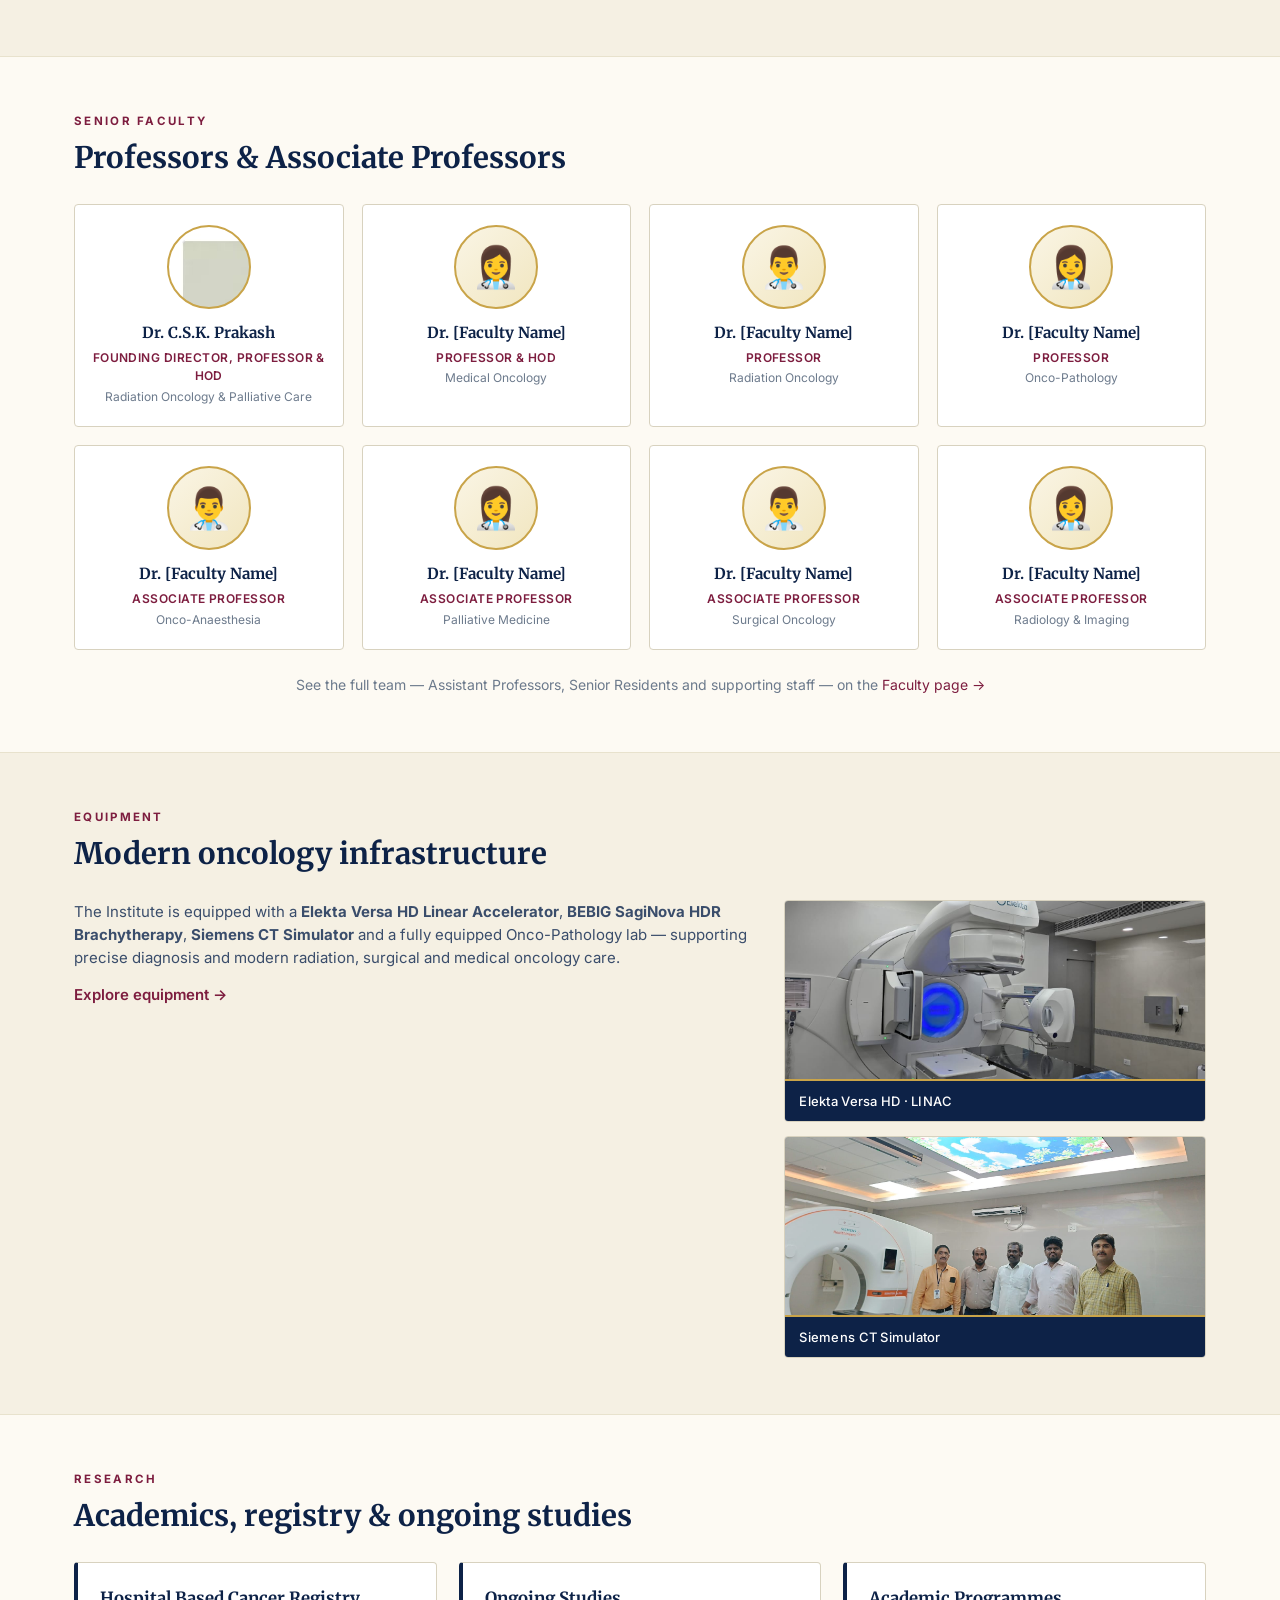
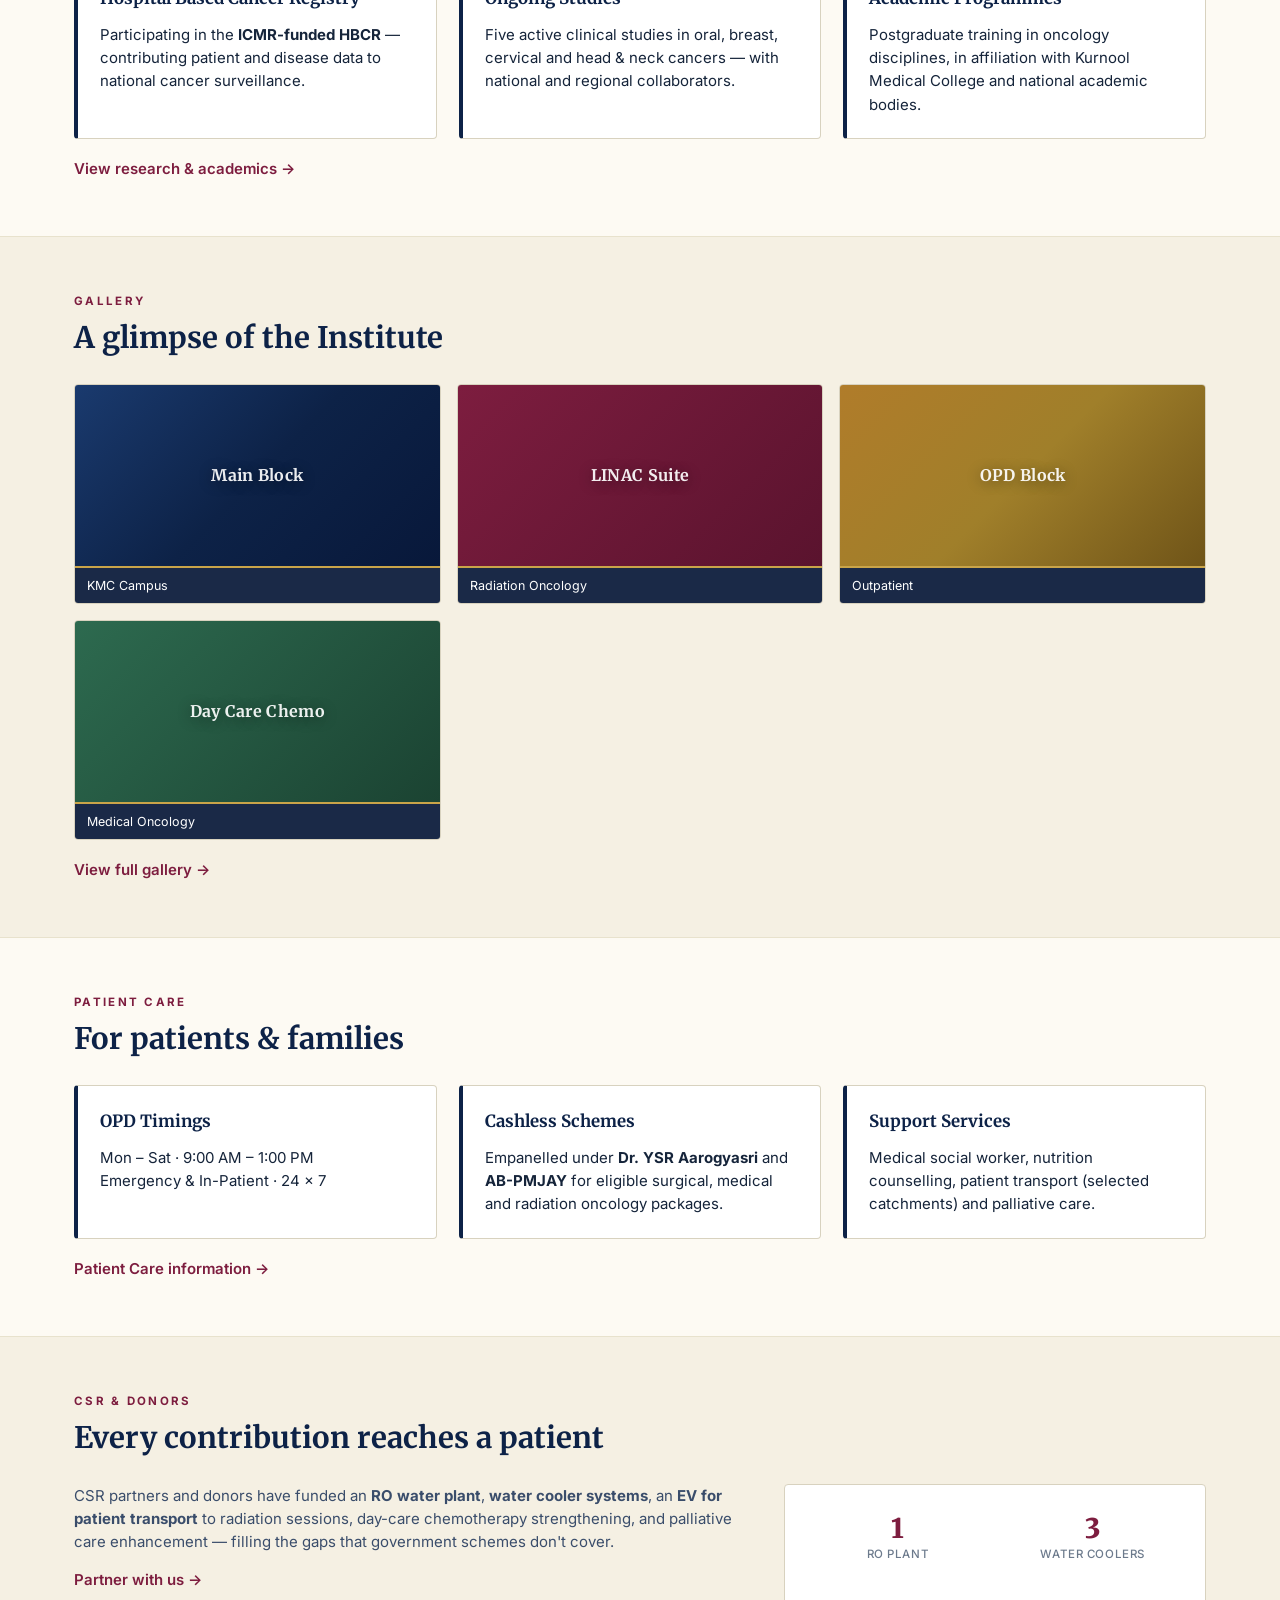
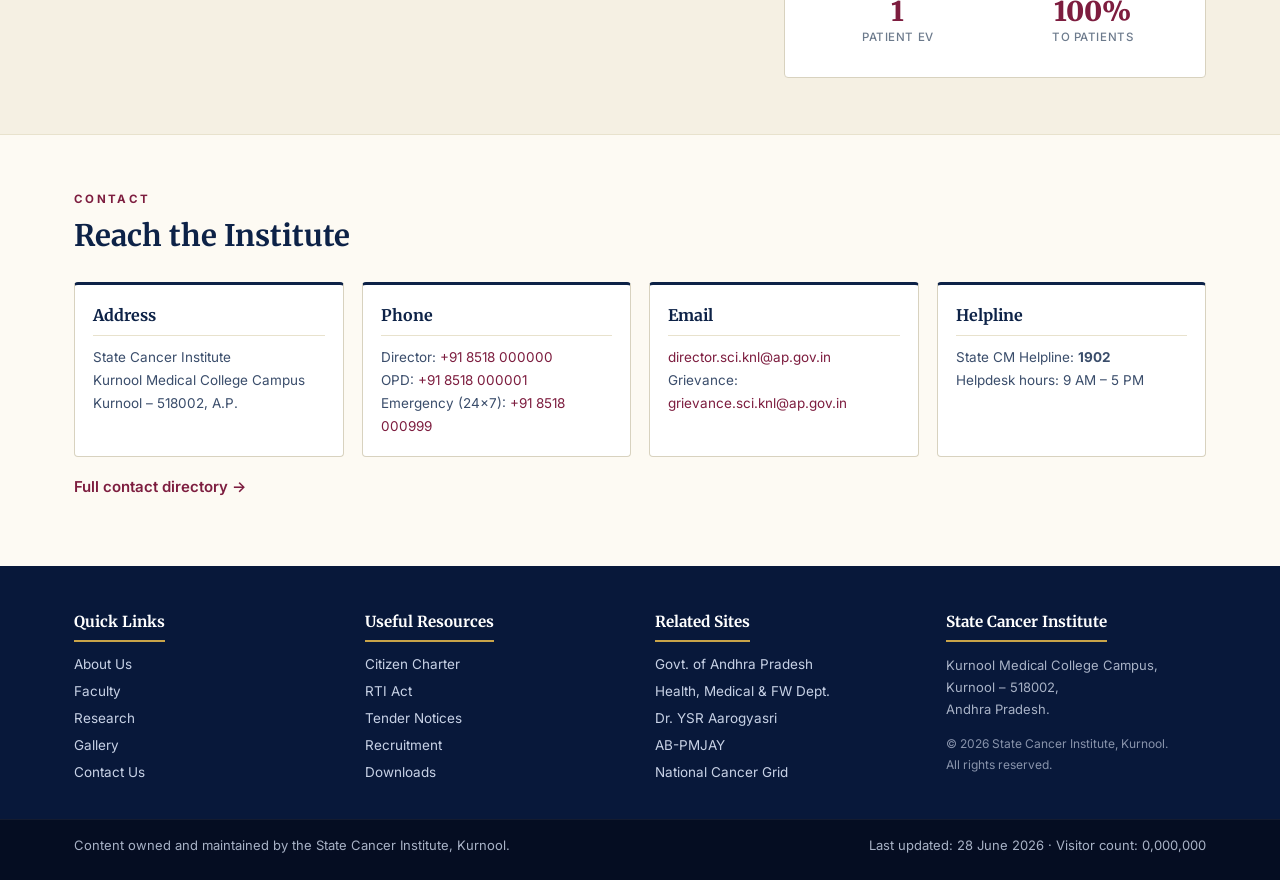
==== commit a9bdb388: "Add Director Dr. C.S.K. Prakash — photo, bio, and name across homepage and faculty page" ====
--- a/index.html
+++ b/index.html
@@ -115,8 +115,8 @@
           academic activities over the last three years.
         </p>
         <p class="signoff">
-          <b>Dr. [Director's Name]</b><br/>
-          Director, State Cancer Institute, Kurnool
+          <b>Dr. C.S.K. Prakash</b><br/>
+          Founding Director, State Cancer Institute, Kurnool
         </p>
         <p class="gallery-link" style="text-align: left; margin-top: 12px;">
           <a href="gallery.html">View full gallery →</a>
@@ -161,10 +161,10 @@
 
         <div class="fac-grid">
           <article class="fac">
-            <div class="fac-photo">👨‍⚕️</div>
-            <h4>Dr. [Director Name]</h4>
-            <p class="role">Director &amp; Professor</p>
-            <p class="dept">Surgical Oncology</p>
+            <div class="fac-photo fac-photo-img" style="background-image:url('images/dr-csk-prakash.jpg')" role="img" aria-label="Dr. C.S.K. Prakash"></div>
+            <h4>Dr. C.S.K. Prakash</h4>
+            <p class="role">Founding Director, Professor &amp; HOD</p>
+            <p class="dept">Radiation Oncology &amp; Palliative Care</p>
           </article>
           <article class="fac">
             <div class="fac-photo">👩‍⚕️</div>
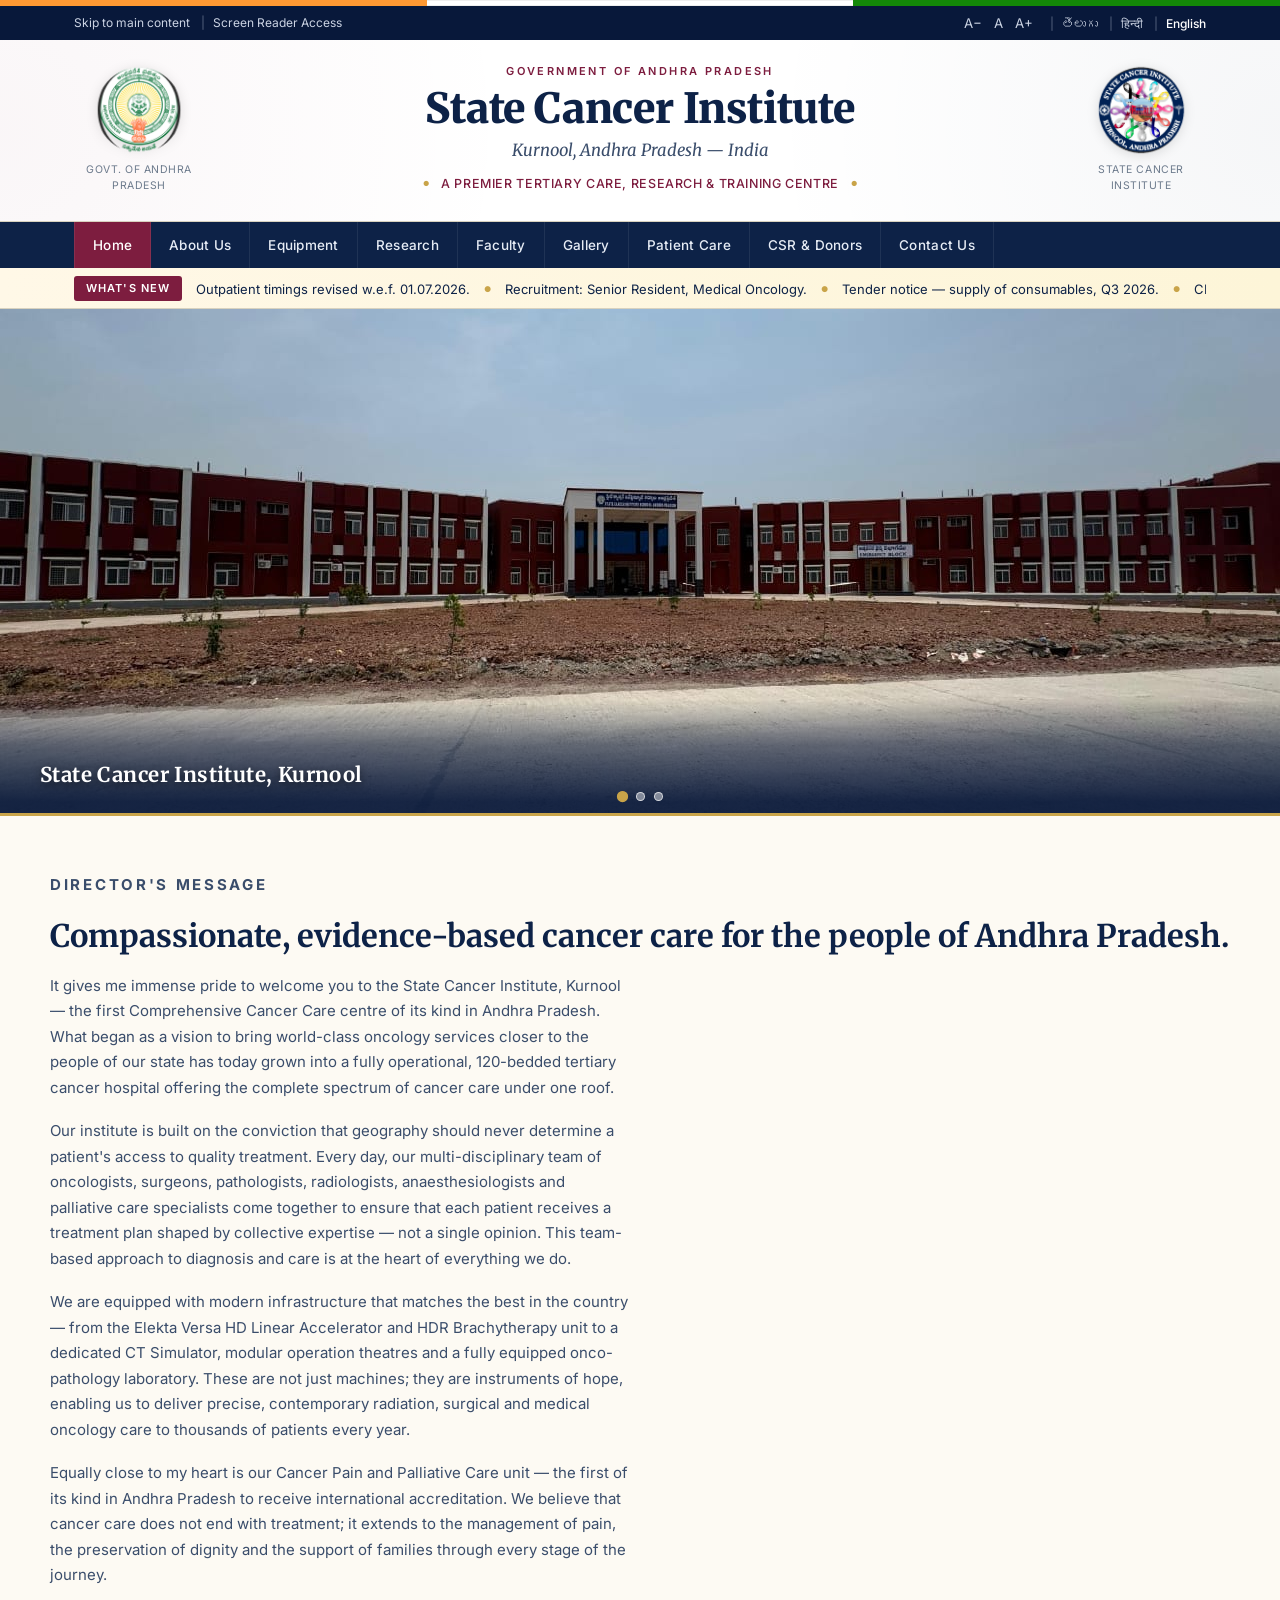
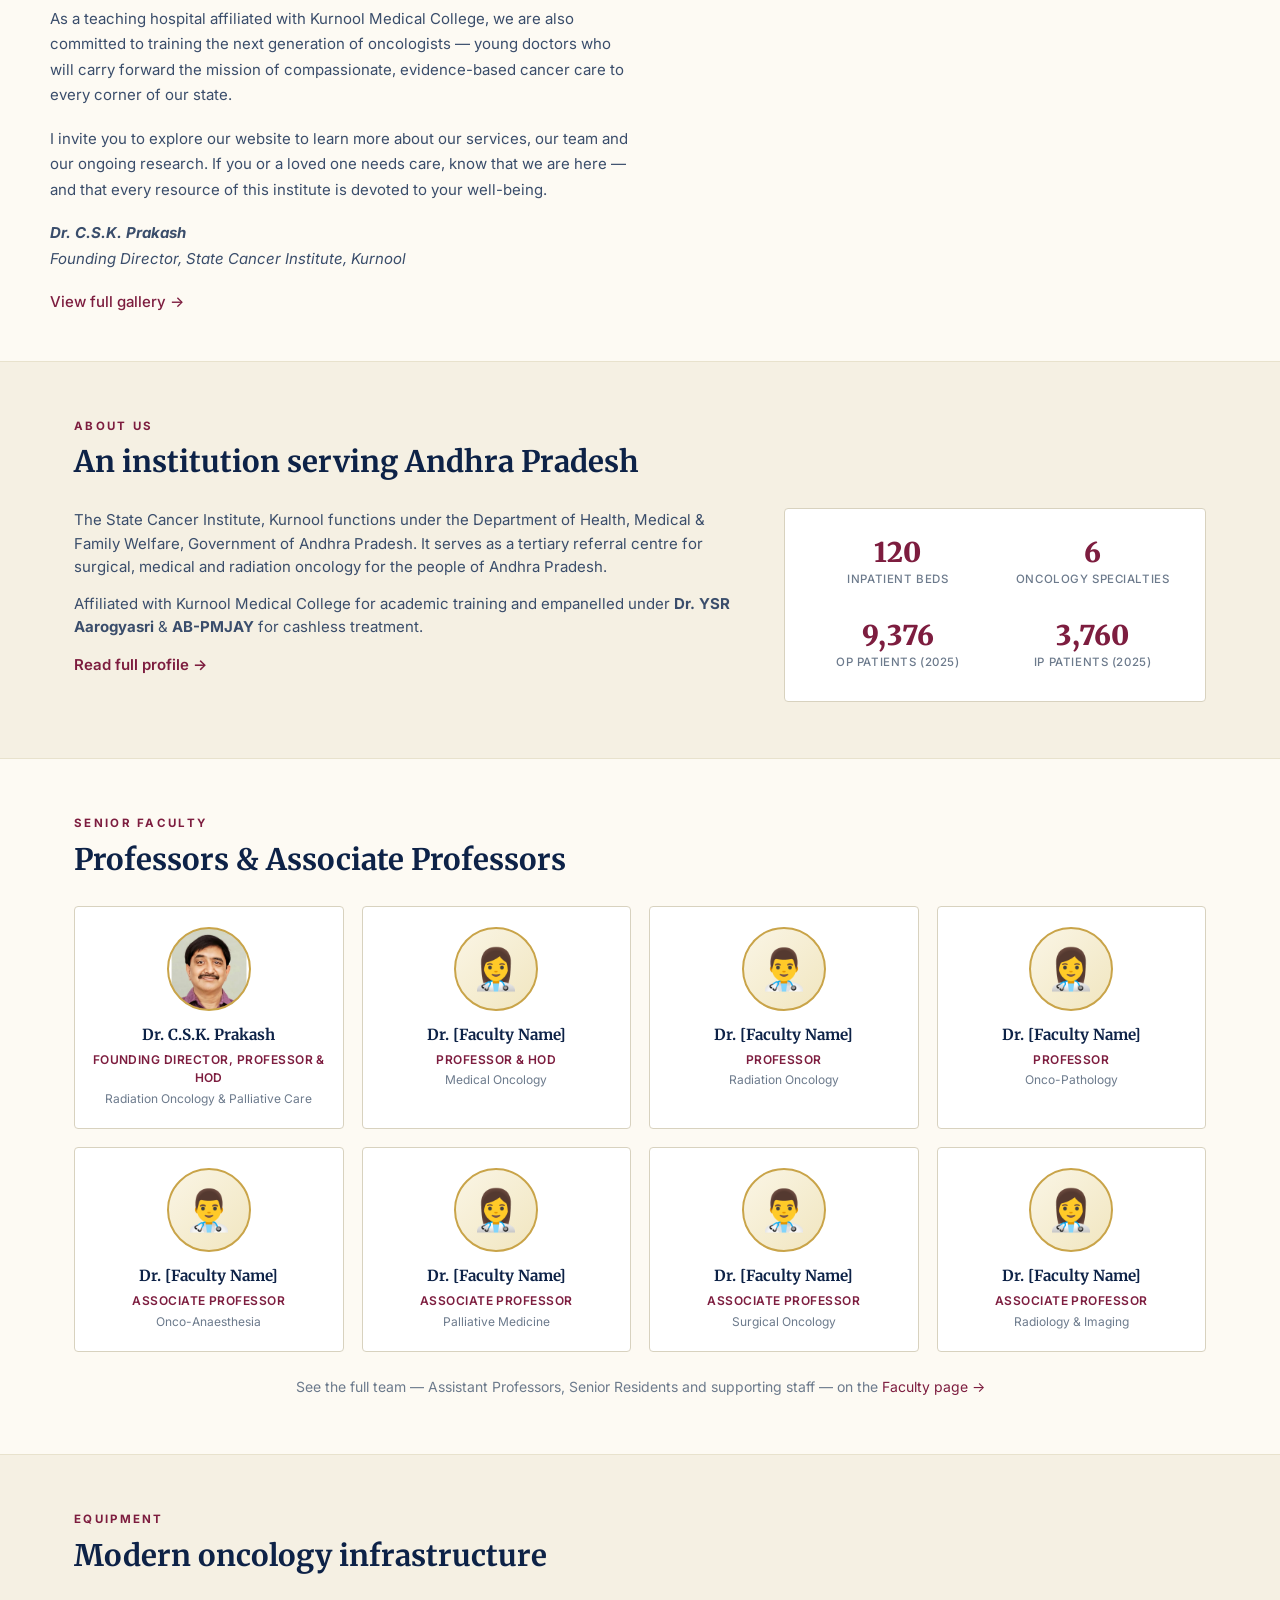
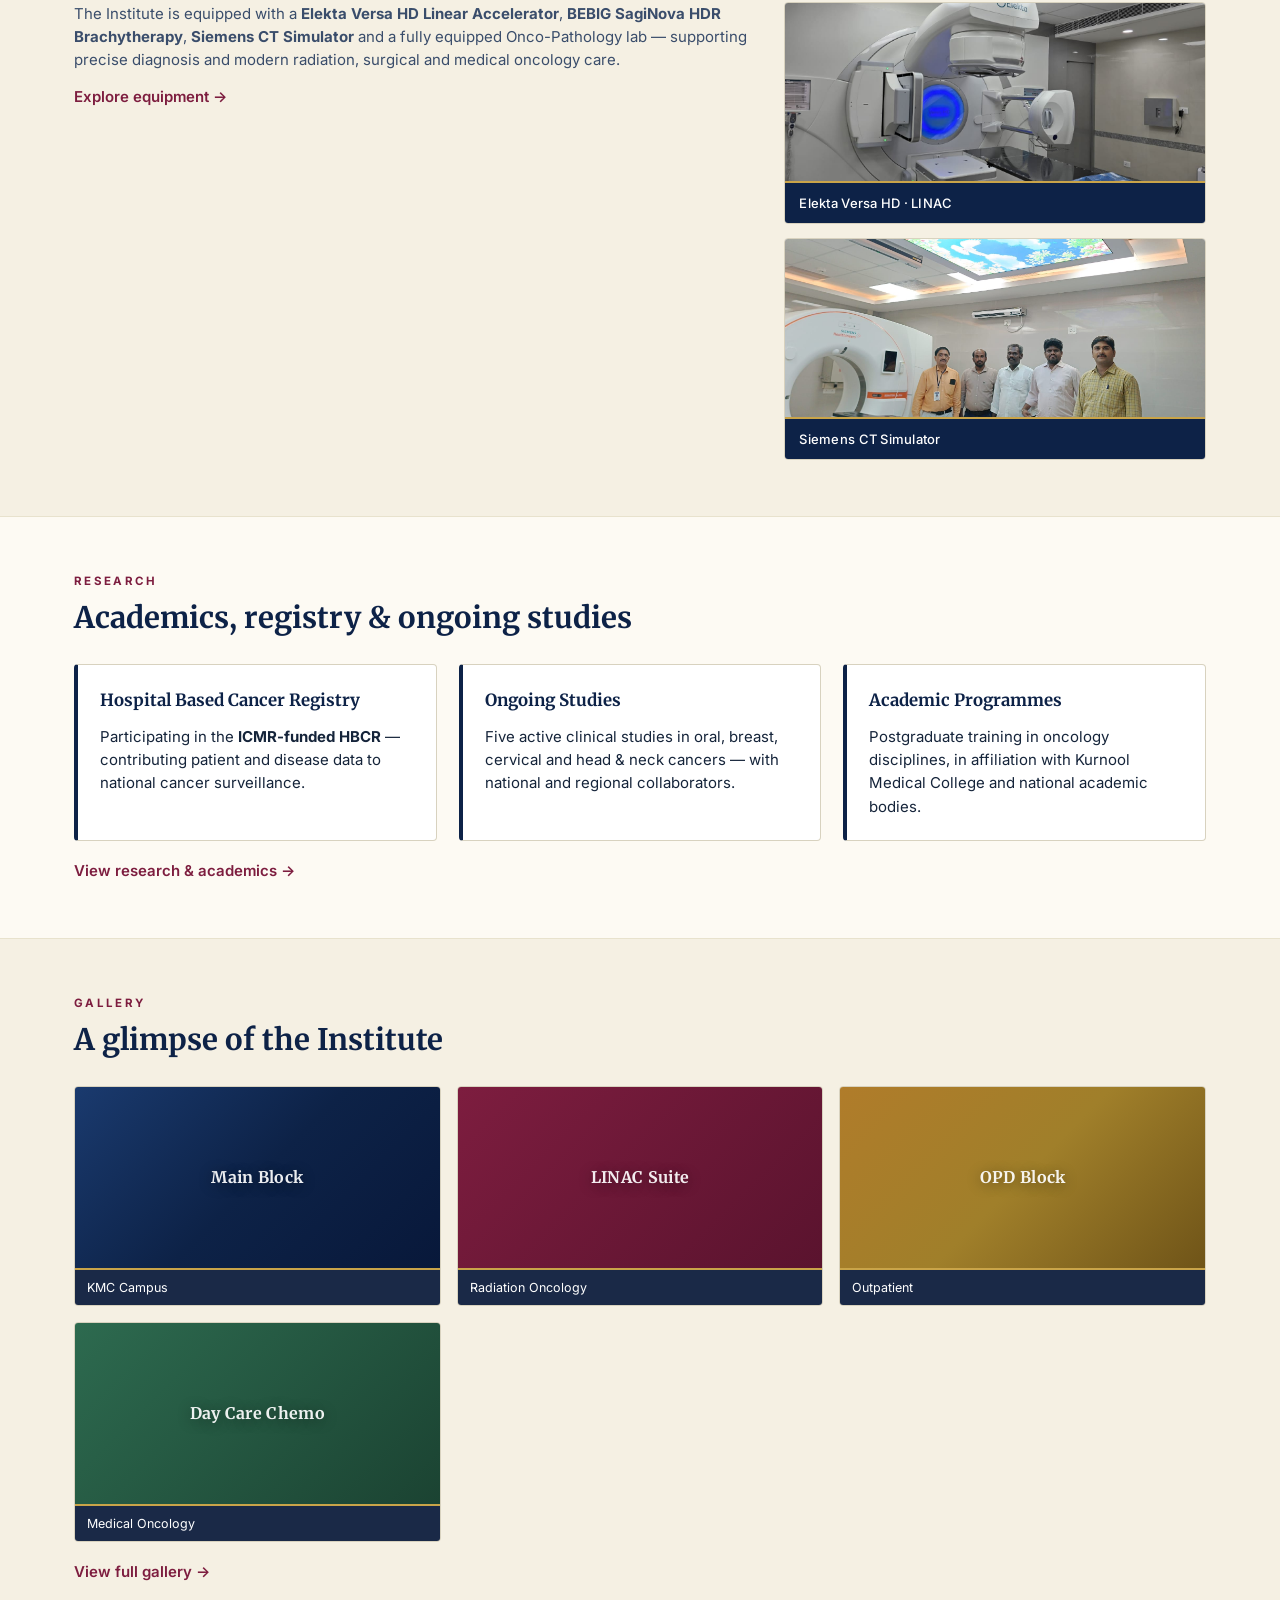
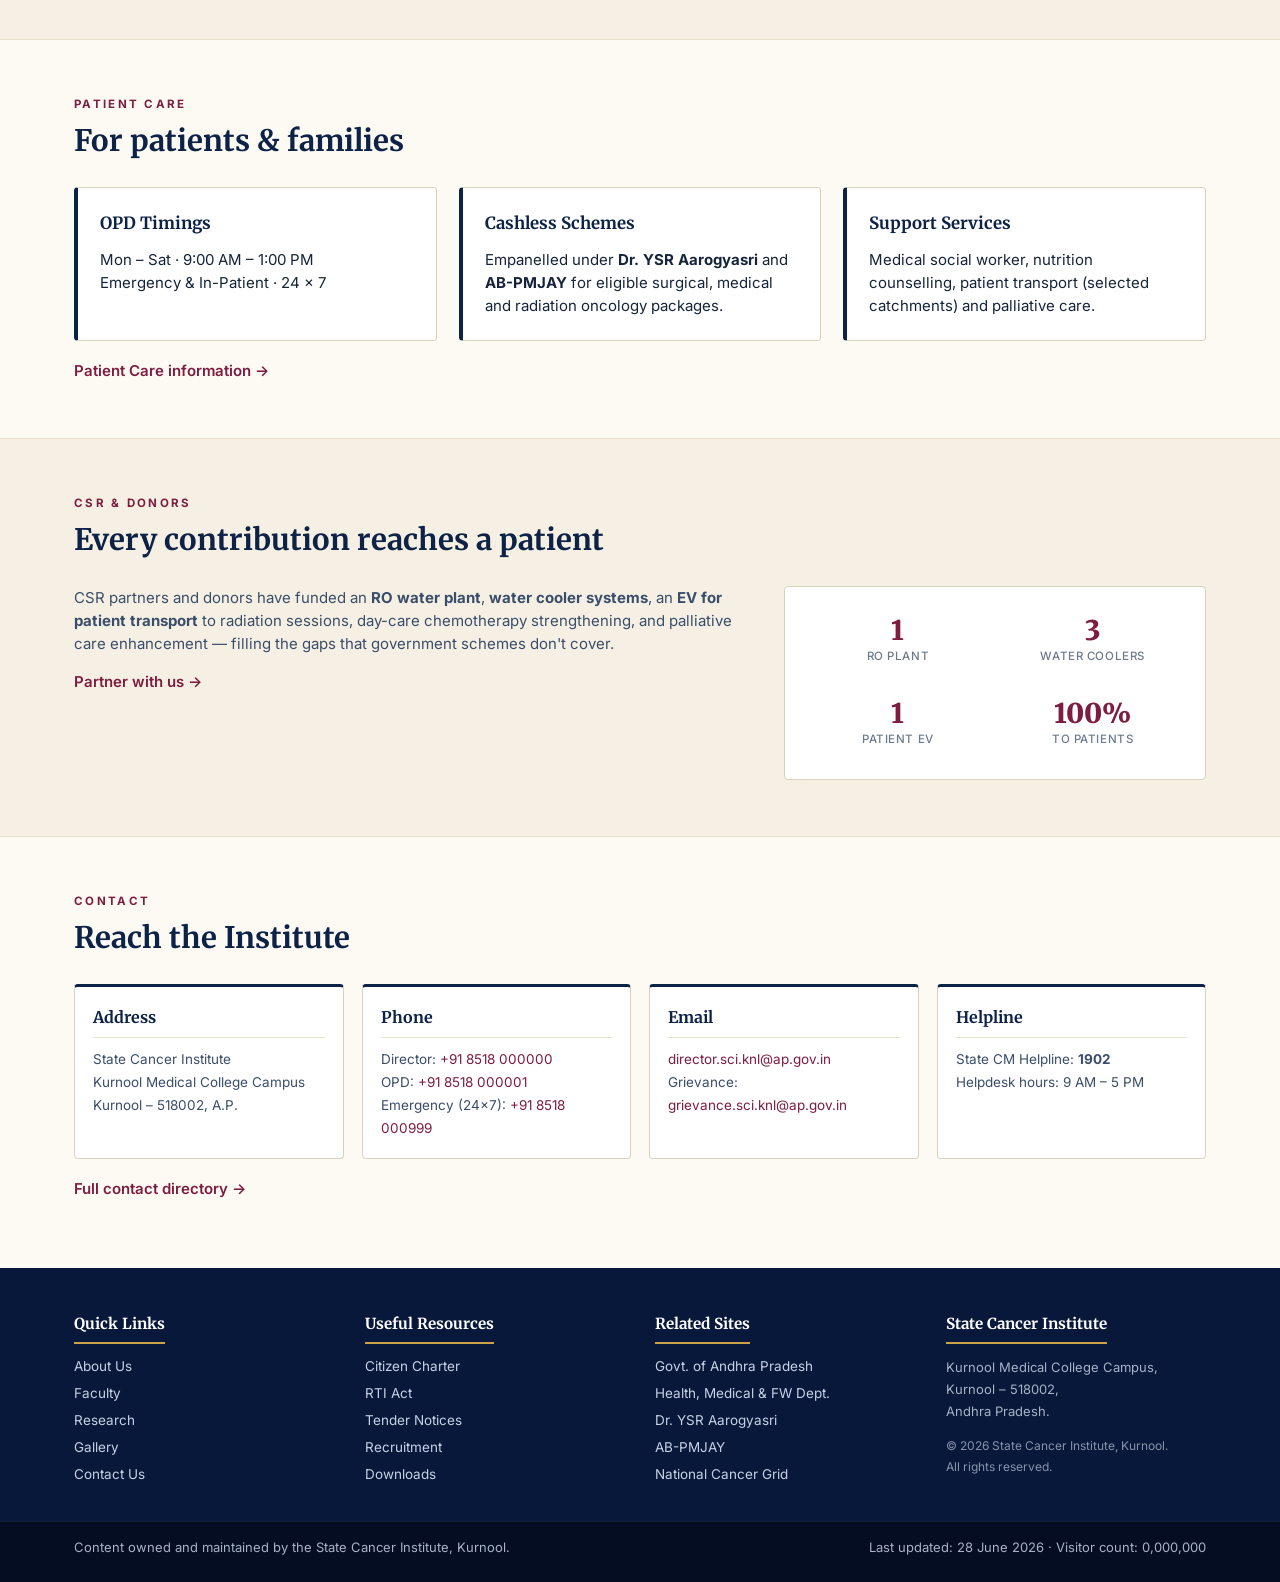
==== commit 17bff84d: "Expand Director's Message to full-length welcome and fix faculty card photo CSS" ====
--- a/index.html
+++ b/index.html
@@ -108,11 +108,45 @@
         <p class="kicker">Director's Message</p>
         <h2>Compassionate, evidence-based cancer care for the people of Andhra Pradesh.</h2>
         <p>
-          The State Cancer Institute, Kurnool is a 120-bedded exclusive tertiary cancer
-          hospital providing comprehensive oncology services across Medical, Surgical and
-          Radiation Oncology, Onco-Pathology, Preventive Oncology and Palliative Care.
-          The institute has rapidly expanded its clinical services, infrastructure and
-          academic activities over the last three years.
+          It gives me immense pride to welcome you to the State Cancer Institute, Kurnool
+          — the first Comprehensive Cancer Care centre of its kind in Andhra Pradesh. What
+          began as a vision to bring world-class oncology services closer to the people of
+          our state has today grown into a fully operational, 120-bedded tertiary cancer
+          hospital offering the complete spectrum of cancer care under one roof.
+        </p>
+        <p>
+          Our institute is built on the conviction that geography should never determine a
+          patient's access to quality treatment. Every day, our multi-disciplinary team of
+          oncologists, surgeons, pathologists, radiologists, anaesthesiologists and
+          palliative care specialists come together to ensure that each patient receives a
+          treatment plan shaped by collective expertise — not a single opinion. This
+          team-based approach to diagnosis and care is at the heart of everything we do.
+        </p>
+        <p>
+          We are equipped with modern infrastructure that matches the best in the country
+          — from the Elekta Versa HD Linear Accelerator and HDR Brachytherapy unit to a
+          dedicated CT Simulator, modular operation theatres and a fully equipped
+          onco-pathology laboratory. These are not just machines; they are instruments of
+          hope, enabling us to deliver precise, contemporary radiation, surgical and
+          medical oncology care to thousands of patients every year.
+        </p>
+        <p>
+          Equally close to my heart is our Cancer Pain and Palliative Care unit — the
+          first of its kind in Andhra Pradesh to receive international accreditation. We
+          believe that cancer care does not end with treatment; it extends to the
+          management of pain, the preservation of dignity and the support of families
+          through every stage of the journey.
+        </p>
+        <p>
+          As a teaching hospital affiliated with Kurnool Medical College, we are also
+          committed to training the next generation of oncologists — young doctors who
+          will carry forward the mission of compassionate, evidence-based cancer care to
+          every corner of our state.
+        </p>
+        <p>
+          I invite you to explore our website to learn more about our services, our team
+          and our ongoing research. If you or a loved one needs care, know that we are
+          here — and that every resource of this institute is devoted to your well-being.
         </p>
         <p class="signoff">
           <b>Dr. C.S.K. Prakash</b><br/>
--- a/styles.css
+++ b/styles.css
@@ -822,6 +822,12 @@
   display: grid;
   place-items: center;
 }
+.fac .fac-photo.fac-photo-img {
+  background: none;
+  background-size: cover;
+  background-position: center 15%;
+  font-size: 0;
+}
 .fac h4 {
   font-family: 'Merriweather', Georgia, serif;
   color: var(--navy);
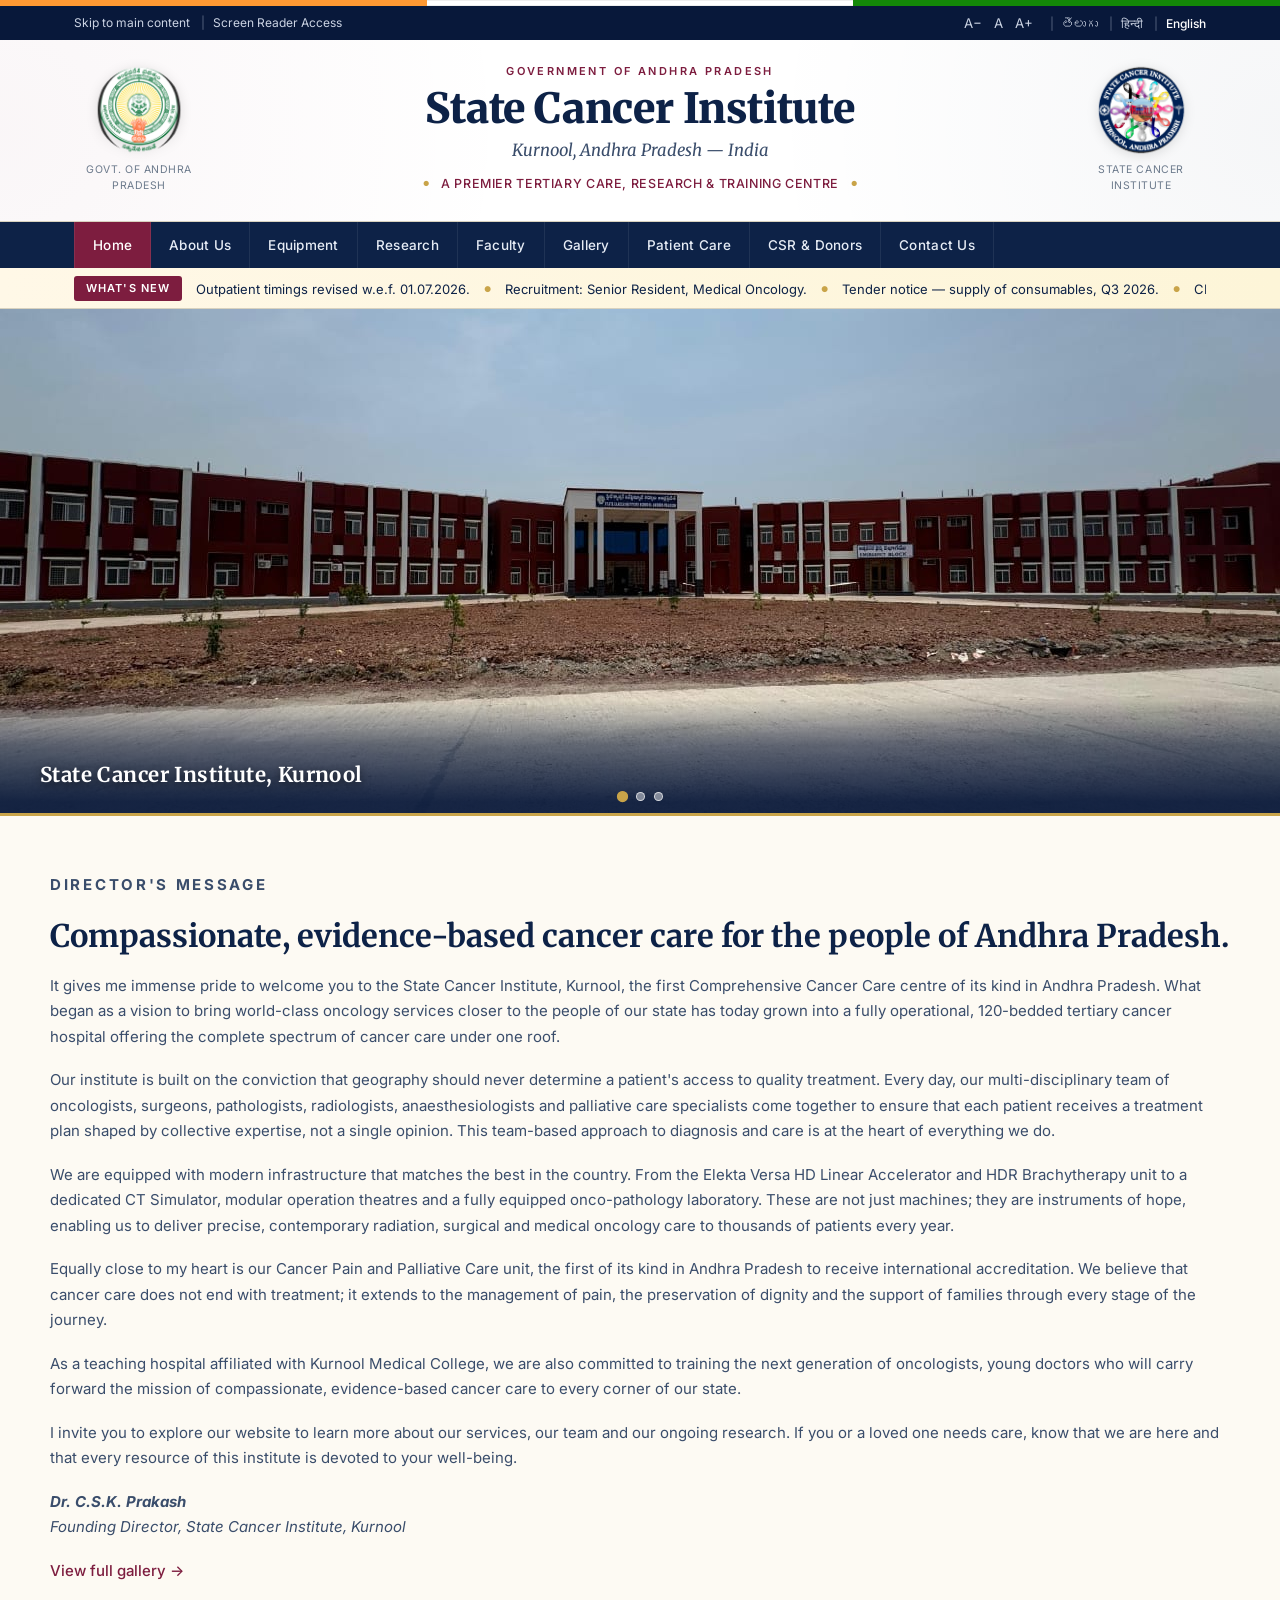
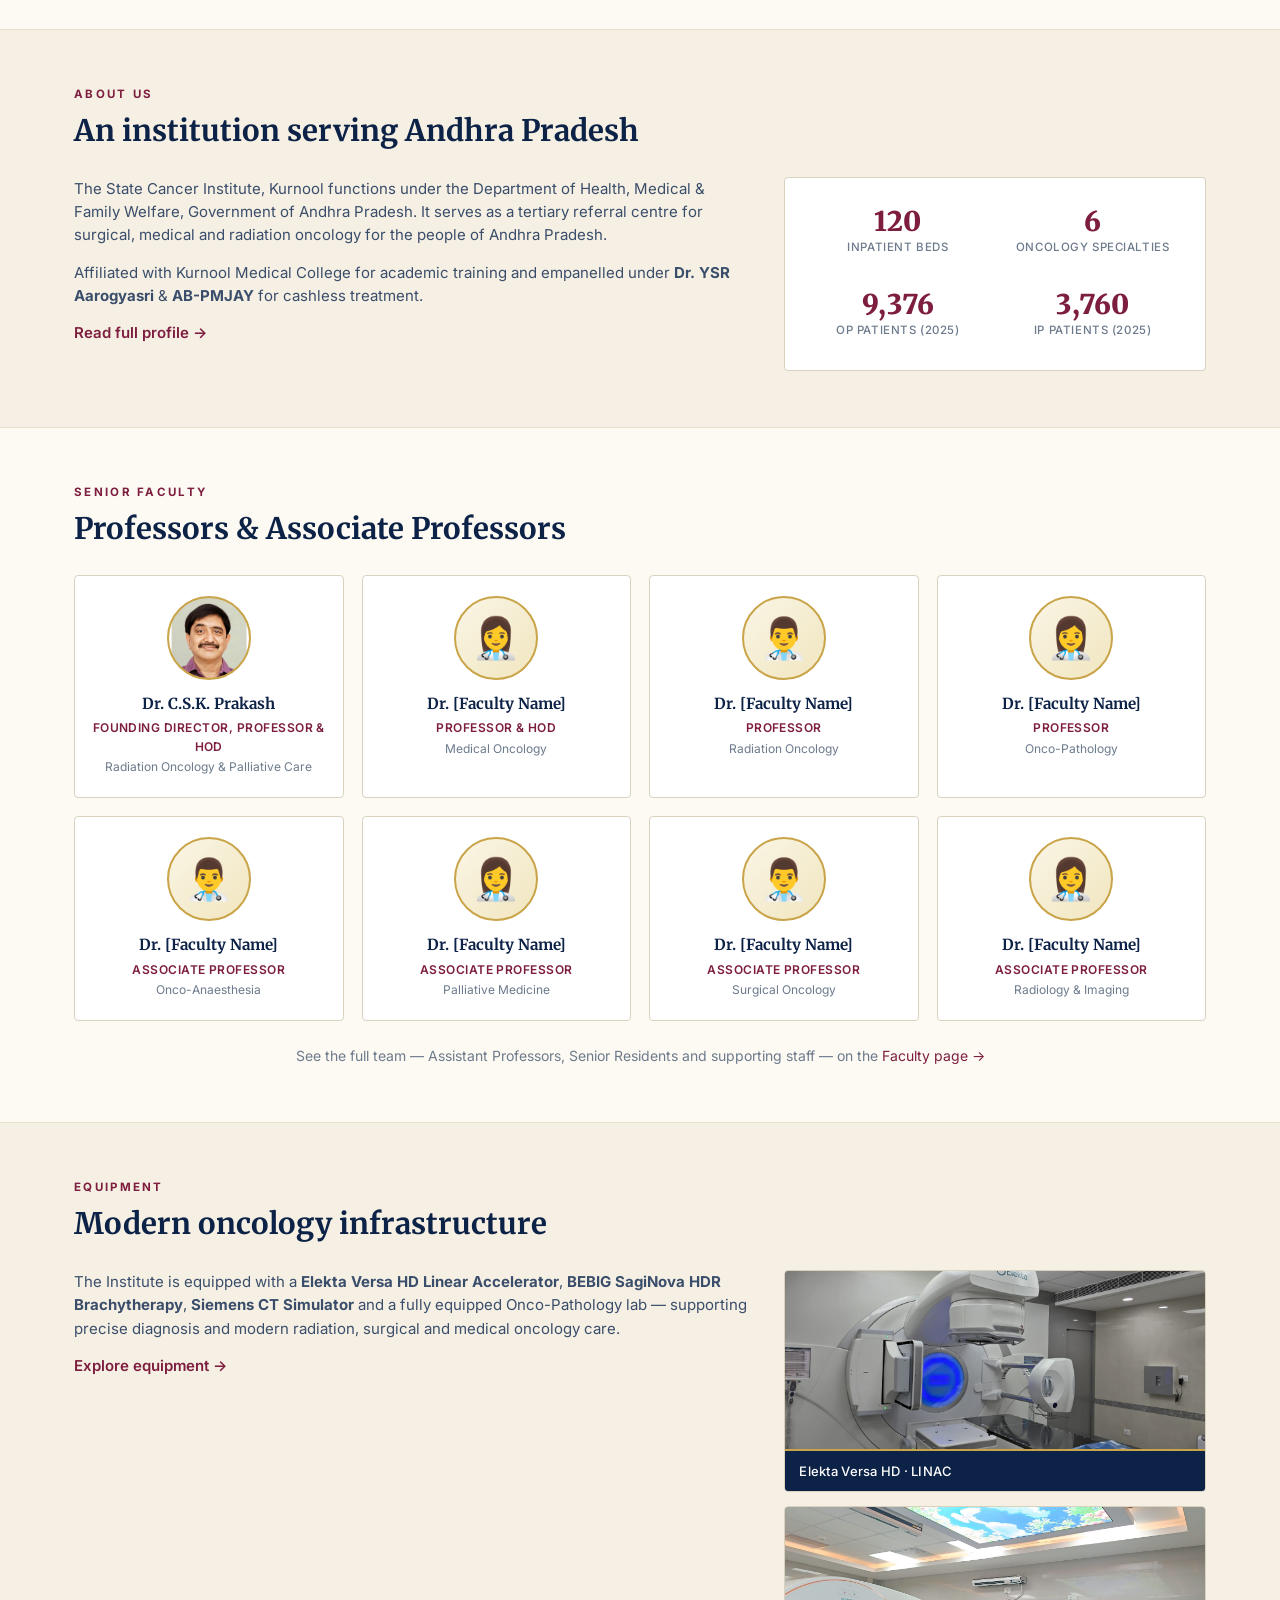
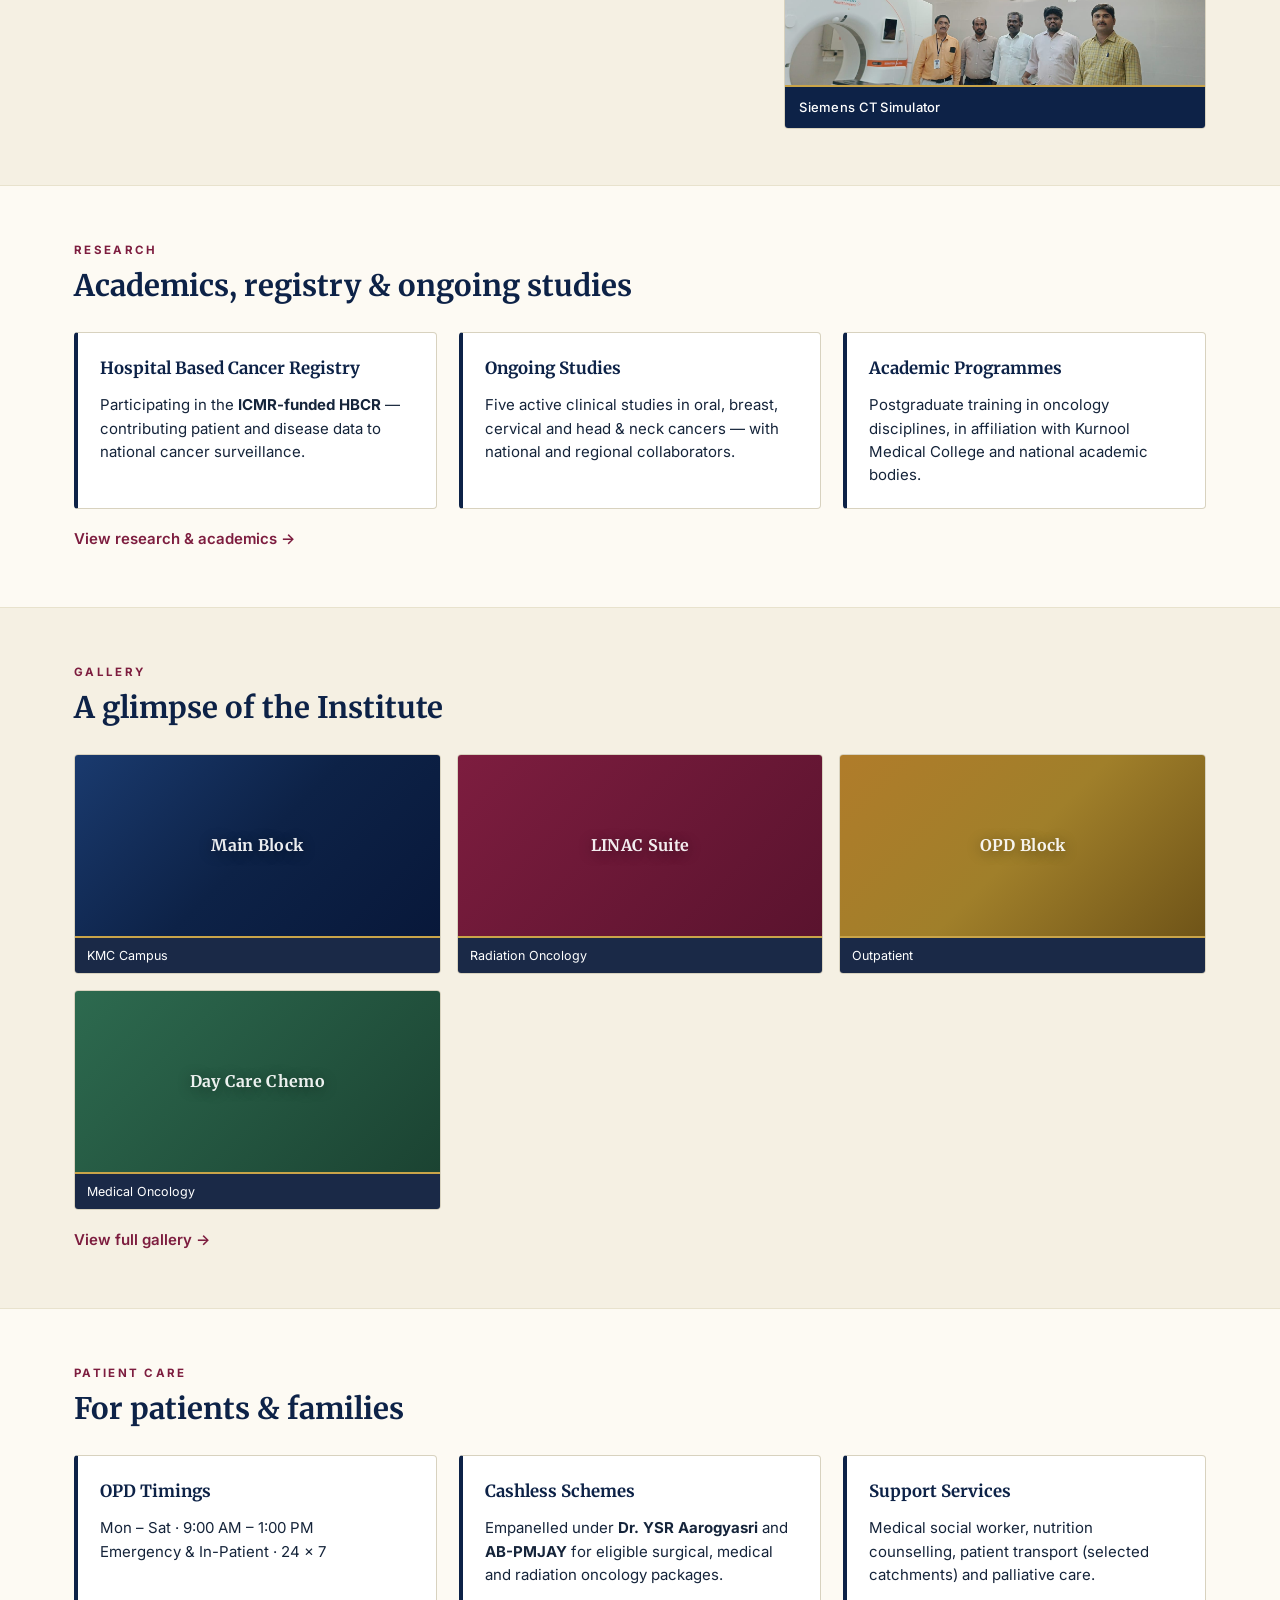
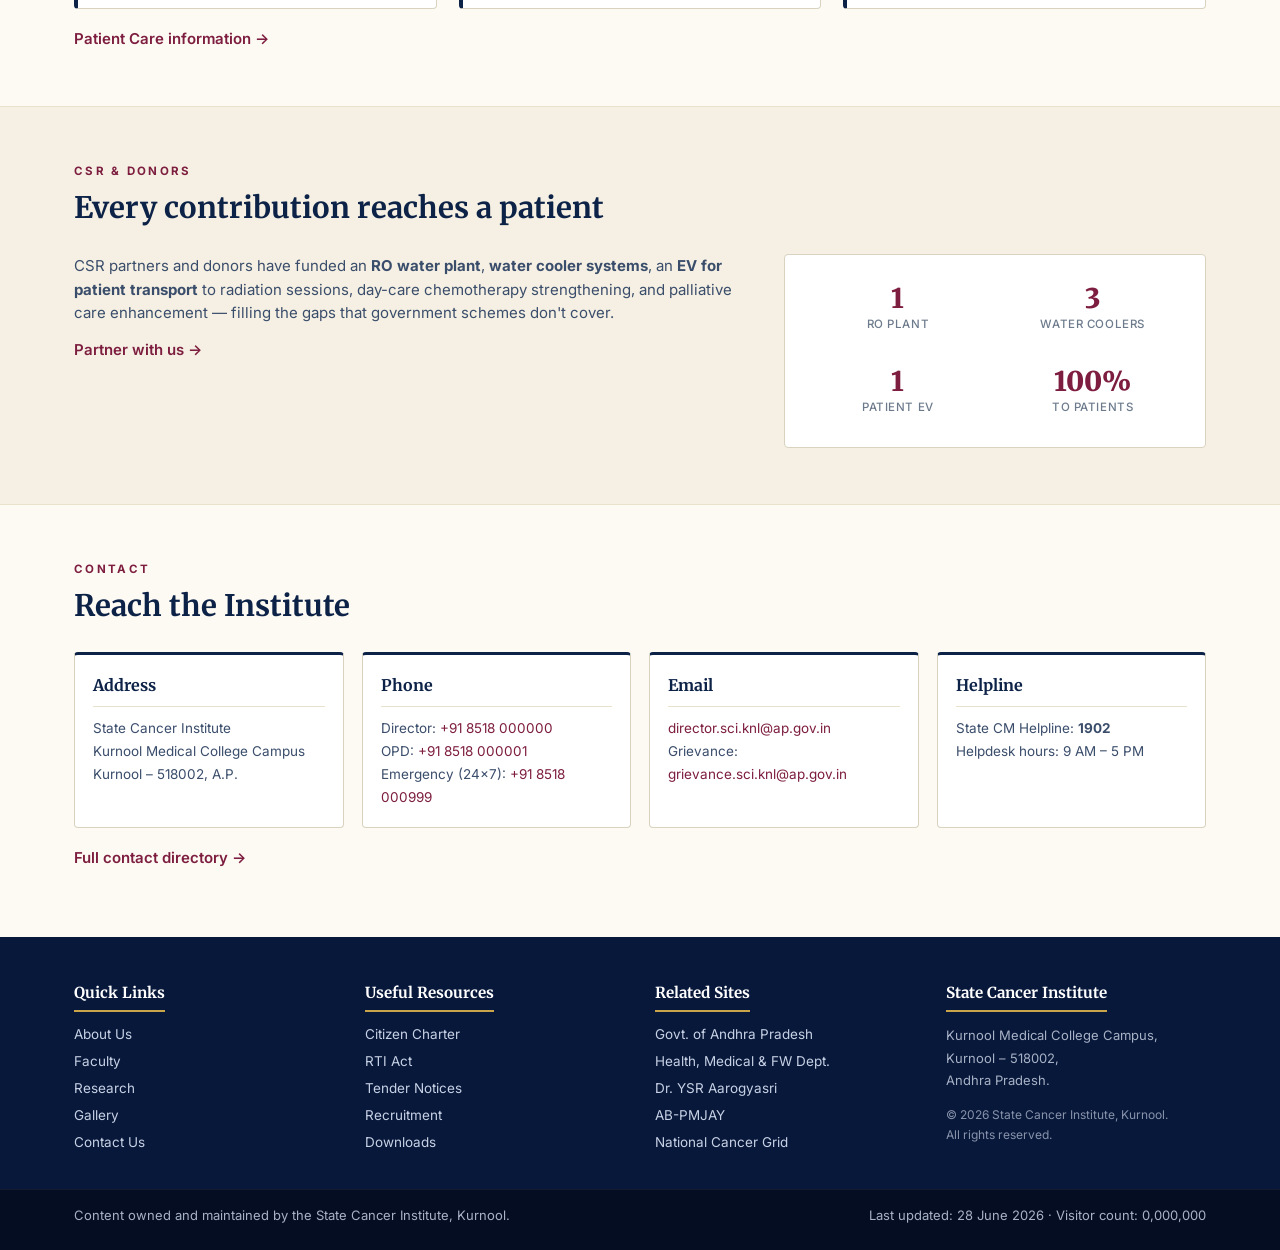
==== commit 38009736: "Expand Director's Message, remove max-width constraint, remove em dashes" ====
--- a/index.html
+++ b/index.html
@@ -108,8 +108,8 @@
         <p class="kicker">Director's Message</p>
         <h2>Compassionate, evidence-based cancer care for the people of Andhra Pradesh.</h2>
         <p>
-          It gives me immense pride to welcome you to the State Cancer Institute, Kurnool
-          — the first Comprehensive Cancer Care centre of its kind in Andhra Pradesh. What
+          It gives me immense pride to welcome you to the State Cancer Institute, Kurnool,
+          the first Comprehensive Cancer Care centre of its kind in Andhra Pradesh. What
           began as a vision to bring world-class oncology services closer to the people of
           our state has today grown into a fully operational, 120-bedded tertiary cancer
           hospital offering the complete spectrum of cancer care under one roof.
@@ -119,19 +119,19 @@
           patient's access to quality treatment. Every day, our multi-disciplinary team of
           oncologists, surgeons, pathologists, radiologists, anaesthesiologists and
           palliative care specialists come together to ensure that each patient receives a
-          treatment plan shaped by collective expertise — not a single opinion. This
+          treatment plan shaped by collective expertise, not a single opinion. This
           team-based approach to diagnosis and care is at the heart of everything we do.
         </p>
         <p>
-          We are equipped with modern infrastructure that matches the best in the country
-          — from the Elekta Versa HD Linear Accelerator and HDR Brachytherapy unit to a
+          We are equipped with modern infrastructure that matches the best in the country.
+          From the Elekta Versa HD Linear Accelerator and HDR Brachytherapy unit to a
           dedicated CT Simulator, modular operation theatres and a fully equipped
           onco-pathology laboratory. These are not just machines; they are instruments of
           hope, enabling us to deliver precise, contemporary radiation, surgical and
           medical oncology care to thousands of patients every year.
         </p>
         <p>
-          Equally close to my heart is our Cancer Pain and Palliative Care unit — the
+          Equally close to my heart is our Cancer Pain and Palliative Care unit, the
           first of its kind in Andhra Pradesh to receive international accreditation. We
           believe that cancer care does not end with treatment; it extends to the
           management of pain, the preservation of dignity and the support of families
@@ -139,14 +139,14 @@
         </p>
         <p>
           As a teaching hospital affiliated with Kurnool Medical College, we are also
-          committed to training the next generation of oncologists — young doctors who
+          committed to training the next generation of oncologists, young doctors who
           will carry forward the mission of compassionate, evidence-based cancer care to
           every corner of our state.
         </p>
         <p>
           I invite you to explore our website to learn more about our services, our team
           and our ongoing research. If you or a loved one needs care, know that we are
-          here — and that every resource of this institute is devoted to your well-being.
+          here and that every resource of this institute is devoted to your well-being.
         </p>
         <p class="signoff">
           <b>Dr. C.S.K. Prakash</b><br/>
--- a/styles.css
+++ b/styles.css
@@ -544,7 +544,6 @@
   font-size: 15px;
   line-height: 1.7;
   margin-bottom: 18px;
-  max-width: 580px;
 }
 .btn-primary {
   display: inline-block;
